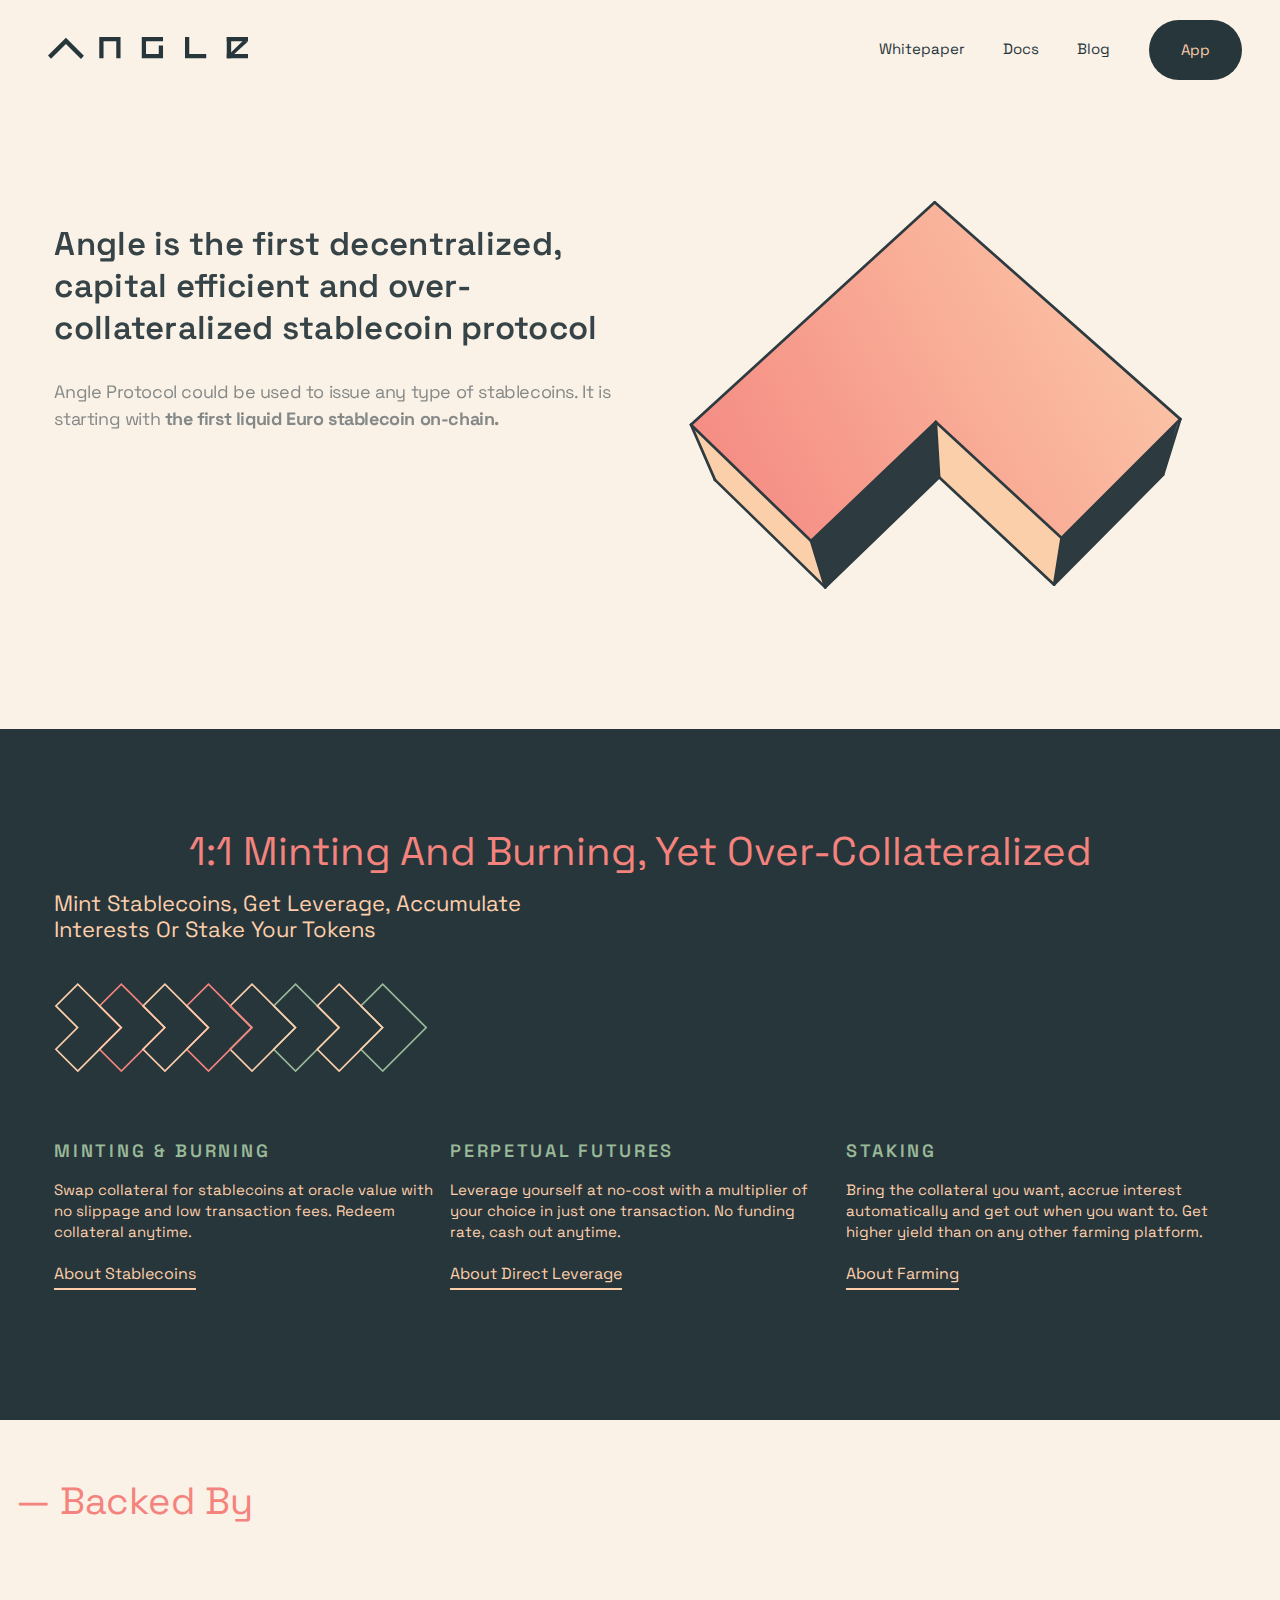
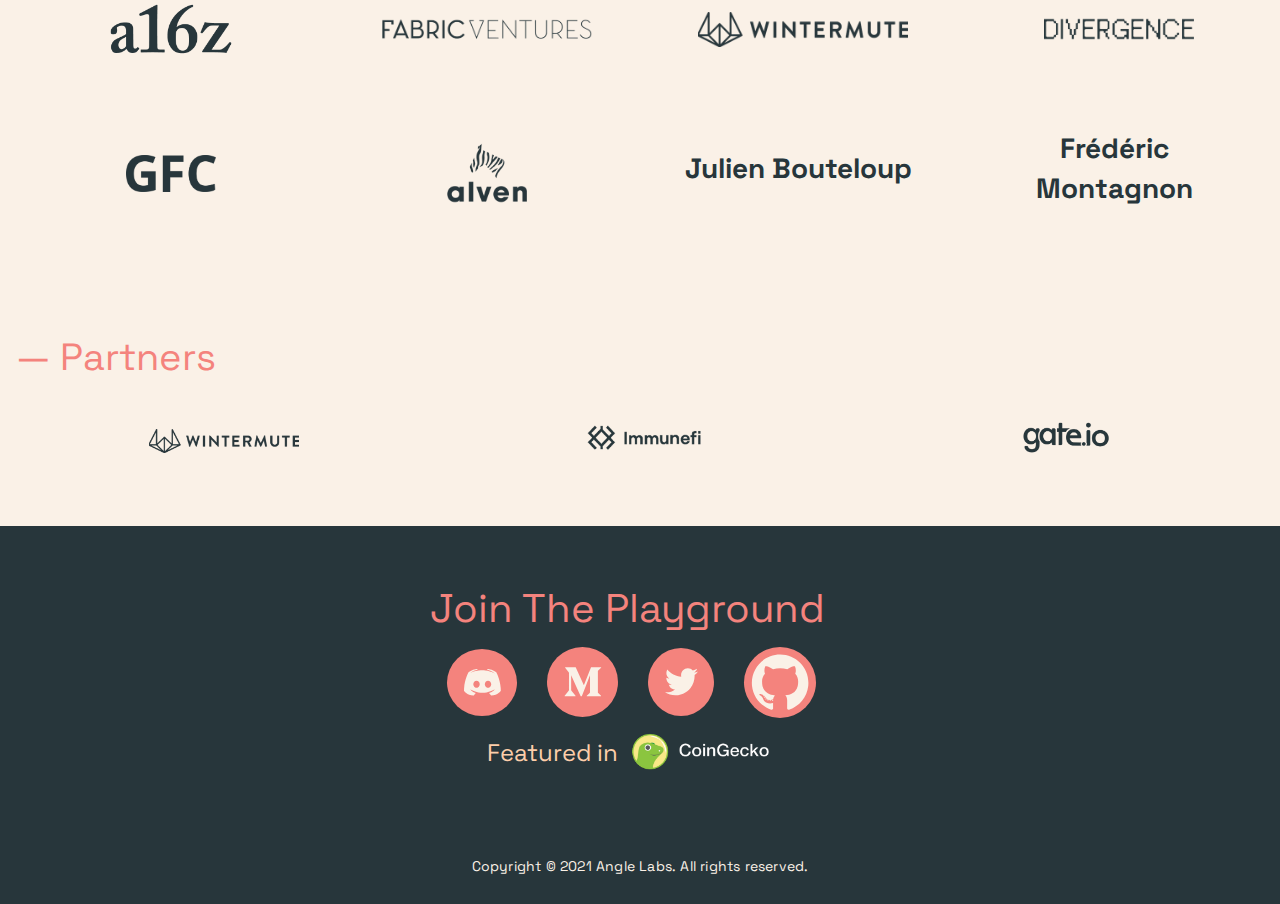
==== www.angle.money/index.html @ bc8e6391 "m" ====
<!DOCTYPE html><!-- Last Published: Tue Feb 01 2022 14:11:30 GMT+0000 (Coordinated Universal Time) --><html data-wf-domain="www.angle.money" data-wf-page="60e3f684421d0984ff7ae6be" data-wf-site="60e3f684421d0900957ae6ba"><head><meta charset="utf-8"/><title>Angle Protocol</title><meta content="Angle will be the first decentralized, capital efficient and over-collateralized stablecoin protocol." name="description"/><meta content="Angle Protocol" property="og:title"/><meta content="Angle will be the first decentralized, capital efficient and over-collateralized stablecoin protocol." property="og:description"/><meta content="https://uploads-ssl.webflow.com/60e3f684421d0900957ae6ba/60e3f83df19c3846578404ba_60dadb785c47d00d0a7b7272_ANGLE_ATMOS_v1.jpeg" property="og:image"/><meta content="Angle Protocol" property="twitter:title"/><meta content="Angle will be the first decentralized, capital efficient and over-collateralized stablecoin protocol." property="twitter:description"/><meta content="https://uploads-ssl.webflow.com/60e3f684421d0900957ae6ba/60e3f83df19c3846578404ba_60dadb785c47d00d0a7b7272_ANGLE_ATMOS_v1.jpeg" property="twitter:image"/><meta property="og:type" content="website"/><meta content="summary_large_image" name="twitter:card"/><meta content="width=device-width, initial-scale=1" name="viewport"/><link href="../uploads-ssl.webflow.com/60e3f684421d0900957ae6ba/css/angle-version-2.webflow.342e09104.min.css" rel="stylesheet" type="text/css"/><script src="../ajax.googleapis.com/ajax/libs/webfont/1.6.26/webfont.js" type="text/javascript"></script><script type="text/javascript">WebFont.load({  google: {    families: ["Space Grotesk:regular,600"]  }});</script><!--[if lt IE 9]><script src="https://cdnjs.cloudflare.com/ajax/libs/html5shiv/3.7.3/html5shiv.min.js" type="text/javascript"></script><![endif]--><script type="text/javascript">!function(o,c){var n=c.documentElement,t=" w-mod-";n.className+=t+"js",("ontouchstart"in o||o.DocumentTouch&&c instanceof DocumentTouch)&&(n.className+=t+"touch")}(window,document);</script><link href="../uploads-ssl.webflow.com/60e3f684421d0900957ae6ba/60e61506c6a4531d938e4ef4_favicon-32x32.png" rel="shortcut icon" type="image/x-icon"/><link href="../uploads-ssl.webflow.com/60e3f684421d0900957ae6ba/60e6155e8eab2ca306f6ac27_android-chrome-96x96.png" rel="apple-touch-icon"/><script async="" src="../www.googletagmanager.com/gtag/js%EF%B9%96id=UA-201438094-2.js"></script><script type="text/javascript">window.dataLayer = window.dataLayer || [];function gtag(){dataLayer.push(arguments);}gtag('js', new Date());gtag('config', 'UA-201438094-2', {'anonymize_ip': false});</script></head><body class="body"><div data-collapse="medium" data-animation="over-right" data-duration="400" data-easing="ease-in" data-easing2="ease-out" role="banner" class="navigation w-nav"><div class="navigation-container-full"><div class="section wf-section"><div class="navigation-side-plain"><a href="https://app.angle.money" id="app" target="_blank" class="brand w-nav-brand"><div class="html-embed-3 w-embed"><svg width="53" height="42" viewBox="0 0 53 42" fill="none" xmlns="http://www.w3.org/2000/svg">
<g clip-path="url(#clip0)">
<path d="M0.663086 24.8522L3.0743 30.3955L14.692 41.7019L13.2016 36.8239L0.663086 24.8522Z" fill="#FAF1E7"/>
<path d="M26.3374 24.3206L26.6885 30.1236L38.8042 41.4179L39.5869 36.5156L26.3374 24.3206Z" fill="#FAF1E7"/>
<path d="M26.2236 1.18372L0.547119 24.5869" stroke="#27363B" stroke-linecap="round" stroke-linejoin="round"/>
<path d="M52.0978 24L26.2236 1.18372" stroke="#27363B" stroke-linecap="round" stroke-linejoin="round"/>
<path d="M13.2015 36.824L26.3373 24.293" stroke="#27363B" stroke-linecap="round" stroke-linejoin="round"/>
<path d="M26.3373 24.293L39.5868 36.5156" stroke="#27363B" stroke-linecap="round" stroke-linejoin="round"/>
<path d="M39.5869 36.5155L52.0978 24" stroke="#27363B" stroke-linecap="round" stroke-linejoin="round"/>
<path d="M0.547119 24.5869L13.2016 36.8239" stroke="#27363B" stroke-linecap="round" stroke-linejoin="round"/>
<path d="M26.6883 30.1235L14.6919 41.7019" stroke="#27363B" stroke-linecap="round" stroke-linejoin="round"/>
<path d="M38.804 41.4179L26.6884 30.1235" stroke="#27363B" stroke-linecap="round" stroke-linejoin="round"/>
<path d="M50.2783 29.8517L38.8041 41.4179" stroke="#27363B" stroke-linecap="round" stroke-linejoin="round"/>
<path d="M14.6918 41.7019L3.0741 30.3954" stroke="#27363B" stroke-linecap="round" stroke-linejoin="round"/>
<path d="M0.547119 24.5869L3.07425 30.3954" stroke="#27363B" stroke-linecap="round" stroke-linejoin="round"/>
<path d="M50.2784 29.8516L52.0979 24" stroke="#27363B" stroke-linecap="round" stroke-linejoin="round"/>
<path d="M26.3373 24.293L26.6884 30.1236" stroke="#27363B" stroke-linecap="round" stroke-linejoin="round"/>
<path d="M13.2015 36.8239L14.692 41.7019" stroke="#27363B" stroke-linecap="round" stroke-linejoin="round"/>
<path d="M39.5868 36.5155L38.8041 41.4178" stroke="#27363B" stroke-linecap="round" stroke-linejoin="round"/>
<path d="M13.2017 36.8239L14.6921 41.7019L26.6885 30.1236L26.3375 24.293L13.2017 36.8239Z" fill="#27363B"/>
<path d="M39.587 36.5156L38.8042 41.4179L50.2784 29.8517L51.8042 24.293L39.587 36.5156Z" fill="#27363B"/>
</g>
<defs>
<clipPath id="clip0">
<rect width="52" height="41" fill="white" transform="translate(0.303223 0.911987)"/>
</clipPath>
</defs>
</svg></div><div class="html-embed w-embed"><svg width="200" height="30" viewBox="0 0 200 30" fill="none" xmlns="http://www.w3.org/2000/svg">
<g clip-path="url(#clip0)">
<path fill-rule="evenodd" clip-rule="evenodd" d="M72.5274 4.01099V25.2564H68.2781V8.26041H55.5313V25.2564H51.282V4.01099H72.5274Z" fill="#27363B"/>
<path fill-rule="evenodd" clip-rule="evenodd" d="M115.018 25.2564H93.7729V4.01099H115.018V8.26041H98.0219V21.0078H110.769V12.5094H115.018V25.2564Z" fill="#27363B"/>
<path fill-rule="evenodd" clip-rule="evenodd" d="M158.242 25.2564H136.996V4.01099H141.245V21.0078H158.242V25.2564Z" fill="#27363B"/>
<path fill-rule="evenodd" clip-rule="evenodd" d="M178.755 25.2564H200V21.0078H178.755V25.2564ZM178.755 8.26041H200V4.01099H178.755V8.26041Z" fill="#27363B"/>
<path fill-rule="evenodd" clip-rule="evenodd" d="M200 8.4265L185.678 21.5934H180.952L194.982 7.67395L200 8.4265Z" fill="#27363B"/>
<path fill-rule="evenodd" clip-rule="evenodd" d="M3.05226 25.6639L0 22.5565L17.9489 4.74353L35.8974 22.6645L32.9908 25.989L17.9489 10.8859L3.05226 25.6639Z" fill="#27363B"/>
<path fill-rule="evenodd" clip-rule="evenodd" d="M178.755 25.2564H183.15V4.01099H178.755V25.2564Z" fill="#27363B"/>
</g>
<defs>
<clipPath id="clip0">
<rect width="200" height="30" fill="white"/>
</clipPath>
</defs>
</svg></div></a></div><div class="mobile-button w-nav-button"><div class="icon w-icon-nav-menu"></div></div></div><nav role="navigation" class="nav-menu w-nav-menu"><a href="index.html" aria-current="page" class="nav-link w-nav-link w--current">App</a><a href="https://docs.angle.money/whitepaper" target="_blank" class="nav-link w-nav-link">Whitepaper</a><a href="https://docs.angle.money" target="_blank" class="nav-link w-nav-link">Docs</a><a href="https://blog.angle.money" target="_blank" class="nav-link w-nav-link">Blog</a><a href="https://app.angle.money/" target="_blank" class="button-navigation mt-2 w-nav-link">App</a><div class="button-wrap playground centered horizontal menubutton"><a href="https://discord.com/invite/z3kCpTaKMh" target="_blank" class="link-block first-child w-inline-block"><img src="../uploads-ssl.webflow.com/60e3f684421d0900957ae6ba/6141c4c83874c326d974926d_discord.svg" loading="lazy" alt="Angle Protocol Discord Server link" class="image-8"/></a><a href="https://blog.angle.money" target="_blank" class="link-block w-inline-block"><img src="../uploads-ssl.webflow.com/60e3f684421d0900957ae6ba/6141c49a3874c31d9a749238_medium.svg" loading="lazy" alt="Angle Medium Blog link
" class="image-11"/></a><a href="https://twitter.com/AngleProtocol" target="_blank" class="link-block w-inline-block"><img src="../uploads-ssl.webflow.com/60e3f684421d0900957ae6ba/6141c49ae60aa364b25dbf61_twitter.svg" loading="lazy" alt="Angle Twitter Link" class="image-10"/></a><a href="https://github.com/AngleProtocol" target="_blank" class="link-block github last-child w-inline-block"><img src="../uploads-ssl.webflow.com/60e3f684421d0900957ae6ba/6141c49a4c741830a2ef9b62_github_logo.svg" loading="lazy" alt="Angle Repository
" class="image-9"/></a></div></nav></div></div><div class="header"><div class="container"><div class="w-layout-grid hero-grid"><div id="w-node-_2e3316db-cefd-234c-665d-4109540e0d42-ff7ae6be" class="hero-block"><h1 class="heading"><strong data-w-id="49341418-ab2d-3c2f-fae9-a14dba0515b2" style="opacity:0" class="bold-text">Angle is the first decentralized, capital efficient and over-collateralized stablecoin protocol</strong><br/></h1><p data-w-id="2e3316db-cefd-234c-665d-4109540e0d48" style="opacity:0" class="paragraph-large">Angle Protocol could be used to issue any type of stablecoins. It is starting with <strong>the first liquid Euro stablecoin on-chain.</strong><br/></p><a data-w-id="a3d1c6f5-d1e4-67a4-e57e-4eb6cc7f3124" style="opacity:0" href="https://discord.gg/z3kCpTaKMh" class="button mt-2 w-button">Join The Community</a><a data-w-id="7714aa1b-9472-0fd0-4b97-acdff02890be" style="opacity:0" href="https://app.angle.money/" target="_blank" class="button mt-2 w-button">Get agEUR</a></div><img src="../uploads-ssl.webflow.com/60e3f684421d0900957ae6ba/61406ede7790f844742f8569_angle-icon-hp%201.svg" loading="lazy" width="575" style="opacity:0" id="w-node-a0c30afb-bed7-268b-de76-1f6a2603e500-ff7ae6be" data-w-id="a0c30afb-bed7-268b-de76-1f6a2603e500" alt="Angle company logo" class="hidden-mobile"/></div></div></div><div class="logo-section"><div class="container"><div class="w-layout-grid logo-grid"><div class="logo-block"></div><div class="logo-block"></div><div class="logo-block"><img src="../uploads-ssl.webflow.com/60e3f684421d0900957ae6ba/60e3fb152239cd0c357e8c8a_60b36ea5ca8f27bf516a2c9f_twitter.svg" alt="Twitter Account"/></div><div class="logo-block"></div><div id="w-node-_05bb0cd1-74b0-f15e-6a60-00ade3d66395-ff7ae6be" class="logo-block"></div></div></div></div><div class="content-section left"><div class="container"><div class="w-layout-grid content-grid"><div class="content-image"></div><div class="content"><h1>Subscription index</h1><p>Lorem ipsum dolor sit amet, consectetur adipiscing elit. Mauris at dui elementum, placerat nulla et, efficitur magna. Class aptent taciti sociosqu ad litora torquent per conubia nostra, per inceptos himenaeos.</p><a href="#" class="link">Learn more</a></div></div><div class="w-layout-grid content-grid"><div class="content"><h1>In-depth metrics</h1><p>Lorem ipsum dolor sit amet, consectetur adipiscing elit. Mauris at dui elementum, placerat nulla et, efficitur magna.<br/><br/>Donec ut elementum nulla, eu bibendum sapien. Integer vitae velit egestas felis eleifend dapibus accumsan sed tellus.</p><a href="#" class="link">Learn more</a></div><div id="w-node-_23f2461d-aebe-cba0-7777-7526b173a315-ff7ae6be" class="content-image"></div></div></div></div><div class="content-section"><div class="container"><h2 class="heading-5">1:1 minting and burning, yet over-collateralized</h2><p class="paragraph-3 centered h2">Mint Stablecoins, Get leverage, Accumulate Interests or stake your Tokens</p><div class="html-embed-2 w-embed"><svg width="374" height="91" viewBox="0 0 374 91" fill="none" xmlns="http://www.w3.org/2000/svg">
<path d="M110.848 45.5933L67.3373 2.08301L45.4783 23.9421L67.1296 45.5934L45.4835 67.2395L67.3425 89.0986L110.848 45.5933Z" stroke="#F4837D" stroke-width="1.69"/>
<path d="M67.282 45.5929L23.7717 2.08252L1.9126 23.9416L23.5639 45.5929L1.91778 67.239L23.7768 89.0981L67.282 45.5929Z" stroke="#FDCEAA" stroke-width="1.69"/>
<path d="M285.074 45.5936L241.563 2.08325L219.704 23.9423L241.355 45.5936L219.709 67.2398L241.568 89.0988L285.074 45.5936Z" stroke="#99B998" stroke-width="1.69"/>
<path d="M241.508 45.5929L197.998 2.08252L176.139 23.9416L197.79 45.5929L176.144 67.239L198.003 89.0981L241.508 45.5929Z" stroke="#FDCEAA" stroke-width="1.69"/>
<path d="M198 45.5938L154.49 2.0835L132.631 23.9426L154.282 45.5939L132.636 67.24L154.495 89.0991L198 45.5938Z" stroke="#F4837D" stroke-width="1.69"/>
<path d="M154.44 45.5931L110.929 2.08276L89.0703 23.9418L110.722 45.5931L89.0755 67.2393L110.935 89.0983L154.44 45.5931Z" stroke="#FDCEAA" stroke-width="1.69"/>
<path d="M372.226 45.5938L328.716 2.0835L306.857 23.9426L328.508 45.5939L306.862 67.24L328.721 89.0991L372.226 45.5938Z" stroke="#99B998" stroke-width="1.69"/>
<path d="M328.666 45.5929L285.155 2.08252L263.296 23.9416L284.948 45.5929L263.302 67.239L285.161 89.0981L328.666 45.5929Z" stroke="#FDCEAA" stroke-width="1.69"/>
</svg></div><div class="w-layout-grid feature-grid"><div id="w-node-_59cc3c5f-5f8c-38cc-3669-18aad77a94e7-ff7ae6be" class="feature-card"><h3 class="heading3">Minting &amp; Burning</h3><p class="paragraph">Swap collateral for stablecoins at oracle value with no slippage and low transaction fees. Redeem collateral anytime.</p><a href="https://docs.angle.money/concepts/stable-seekers" target="_blank" class="cta w-button">About Stablecoins</a></div><div id="w-node-ef781229-1ad1-0838-0280-94930bfabf1c-ff7ae6be" class="feature-card"><h3 class="heading3">Perpetual Futures</h3><p class="paragraph">Leverage yourself at no-cost with a multiplier of your choice in just one transaction. No funding rate, cash out anytime.</p><a href="https://docs.angle.money/concepts/hedging-agents" target="_blank" class="cta w-button">About Direct Leverage</a></div><div class="feature-card"><h3 class="heading3">Staking</h3><p class="paragraph">Bring the collateral you want, accrue interest automatically and get out when you want to. Get higher yield than on any other farming platform.</p><a href="https://docs.angle.money/concepts/standard-liquidity-providers" target="_blank" class="cta w-button">About Farming</a></div></div></div></div><div class="investors"><div class="container w-container"><h2 class="heading-5 heading-investors">— Backed by</h2><div class="w-layout-grid grid"><div id="w-node-_1b70a4c5-f20a-3465-73ca-4e7893a9c018-ff7ae6be" class="investor"><a href="https://a16z.com/crypto/" target="_blank" class="dim w-inline-block"><img src="../uploads-ssl.webflow.com/60e3f684421d0900957ae6ba/616718c1acc1515fed3514e7_a16z.png" loading="lazy" alt="Investor - a16z (Andreessen Horowitz)" class="investor-image"/></a></div><div id="w-node-_786bbe51-8efb-3058-bc9a-aff5af42035e-ff7ae6be" class="investor"><a href="https://www.fabric.vc/" target="_blank" class="dim w-inline-block"><img src="../uploads-ssl.webflow.com/60e3f684421d0900957ae6ba/616718c1552b703e5b9b3a41_Fabric.png" loading="lazy" sizes="(max-width: 479px) 70vw, (max-width: 991px) 198px, 220px" srcset="../uploads-ssl.webflow.com/60e3f684421d0900957ae6ba/616718c1552b703e5b9b3a41_Fabric-p-500.png 500w, ../uploads-ssl.webflow.com/60e3f684421d0900957ae6ba/616718c1552b703e5b9b3a41_Fabric-p-800.png 800w, ../uploads-ssl.webflow.com/60e3f684421d0900957ae6ba/616718c1552b703e5b9b3a41_Fabric.png 1200w" alt="Investor Fabric Ventures" class="investor-image fabric"/></a></div><div id="w-node-d539f87f-f357-7b3b-2ef5-b58edb82bbf5-ff7ae6be" class="investor"><a href="https://www.wintermute.com/" target="_blank" class="dim w-inline-block"><img src="../uploads-ssl.webflow.com/60e3f684421d0900957ae6ba/61671965af172b45a06d04ed_Wintermute.png" loading="lazy" sizes="(max-width: 479px) 70vw, (max-width: 991px) 198px, 220px" srcset="../uploads-ssl.webflow.com/60e3f684421d0900957ae6ba/61671965af172b45a06d04ed_Wintermute-p-500.png 500w, ../uploads-ssl.webflow.com/60e3f684421d0900957ae6ba/61671965af172b45a06d04ed_Wintermute-p-800.png 800w, ../uploads-ssl.webflow.com/60e3f684421d0900957ae6ba/61671965af172b45a06d04ed_Wintermute-p-1080.png 1080w, ../uploads-ssl.webflow.com/60e3f684421d0900957ae6ba/61671965af172b45a06d04ed_Wintermute-p-3200.png 3200w, ../uploads-ssl.webflow.com/60e3f684421d0900957ae6ba/61671965af172b45a06d04ed_Wintermute.png 16384w" alt="Investor Wintermute" class="investor-image fabric"/></a></div><div id="w-node-_1b70a4c5-f20a-3465-73ca-4e7893a9c026-ff7ae6be" class="investor"><a href="https://www.div.vc/" target="_blank" class="dim w-inline-block"><img src="../uploads-ssl.webflow.com/60e3f684421d0900957ae6ba/616718c19d8fce11ccbffdd7_Divergence.png" loading="lazy" sizes="(max-width: 991px) 144px, 160px" srcset="../uploads-ssl.webflow.com/60e3f684421d0900957ae6ba/616718c19d8fce11ccbffdd7_Divergence-p-500.png 500w, ../uploads-ssl.webflow.com/60e3f684421d0900957ae6ba/616718c19d8fce11ccbffdd7_Divergence.png 1330w" alt="Investor Divergence" class="investor-image"/></a></div><div id="w-node-_659c20e0-2938-e401-83e3-09eab33905a3-ff7ae6be" class="investor"><a href="https://www.globalfounderscapital.com/" target="_blank" class="dim w-inline-block"><img src="../uploads-ssl.webflow.com/60e3f684421d0900957ae6ba/616718c23fc3ef49c6874ae7_GFC.png" loading="lazy" alt="Investor Global Founders Capital (GFC)" class="investor-image alven"/></a></div><div id="w-node-bd750032-5424-76e8-a503-98fc867b37b4-ff7ae6be" class="investor"><a href="https://alven.co/" target="_blank" class="dim w-inline-block"><img src="../uploads-ssl.webflow.com/60e3f684421d0900957ae6ba/616718c28d29bc35e6735d4e_Alven.png" loading="lazy" sizes="(max-width: 479px) 36px, (max-width: 991px) 90px, 100px" srcset="../uploads-ssl.webflow.com/60e3f684421d0900957ae6ba/616718c28d29bc35e6735d4e_Alven-p-500.png 500w, ../uploads-ssl.webflow.com/60e3f684421d0900957ae6ba/616718c28d29bc35e6735d4e_Alven.png 1034w" alt="Investor Alven" class="investor-image alven"/></a></div><div id="w-node-_52344bb0-9d8d-0787-273a-6e9726940b06-ff7ae6be" class="investor"><div class="dim"><a href="https://twitter.com/bneiluj" target="_blank" class="link-2 twitter-link">Julien Bouteloup</a></div></div><div id="w-node-f1ea0bd0-6238-7a7e-cdcd-528fb8693aa4-ff7ae6be" class="investor"><div class="dim"><a href="https://twitter.com/fred_montagnon" target="_blank" class="link-2 twitter-link">Frédéric Montagnon</a></div></div></div></div></div><div class="investors"><div class="container w-container"><h2 class="heading-5 heading-investors">— Partners</h2><div class="w-layout-grid grid partners-grid"><div id="w-node-_3a541215-f42e-e132-56e7-eb7528b9ea08-ff7ae6be" class="investor partner"><a href="https://www.wintermute.com/" target="_blank" class="dim w-inline-block"><img src="../uploads-ssl.webflow.com/60e3f684421d0900957ae6ba/61671965af172b45a06d04ed_Wintermute.png" loading="lazy" sizes="(max-width: 991px) 144px, 160px" srcset="../uploads-ssl.webflow.com/60e3f684421d0900957ae6ba/61671965af172b45a06d04ed_Wintermute-p-500.png 500w, ../uploads-ssl.webflow.com/60e3f684421d0900957ae6ba/61671965af172b45a06d04ed_Wintermute-p-800.png 800w, ../uploads-ssl.webflow.com/60e3f684421d0900957ae6ba/61671965af172b45a06d04ed_Wintermute-p-1080.png 1080w, ../uploads-ssl.webflow.com/60e3f684421d0900957ae6ba/61671965af172b45a06d04ed_Wintermute-p-3200.png 3200w, ../uploads-ssl.webflow.com/60e3f684421d0900957ae6ba/61671965af172b45a06d04ed_Wintermute.png 16384w" alt="Investor Wintermute" class="investor-image partner"/></a></div><div id="w-node-_3a541215-f42e-e132-56e7-eb7528b9ea0e-ff7ae6be" class="investor"><a href="https://immunefi.com/bounty/angleprotocol" target="_blank" class="dim w-inline-block"><img src="../uploads-ssl.webflow.com/60e3f684421d0900957ae6ba/6183fdcc161a07aa780254bc_Immunefi.png" loading="lazy" sizes="(max-width: 991px) 144px, 160px" srcset="../uploads-ssl.webflow.com/60e3f684421d0900957ae6ba/6183fdcc161a07aa780254bc_Immunefi-p-500.png 500w, ../uploads-ssl.webflow.com/60e3f684421d0900957ae6ba/6183fdcc161a07aa780254bc_Immunefi-p-800.png 800w, ../uploads-ssl.webflow.com/60e3f684421d0900957ae6ba/6183fdcc161a07aa780254bc_Immunefi-p-1080.png 1080w, ../uploads-ssl.webflow.com/60e3f684421d0900957ae6ba/6183fdcc161a07aa780254bc_Immunefi-p-1600.png 1600w, ../uploads-ssl.webflow.com/60e3f684421d0900957ae6ba/6183fdcc161a07aa780254bc_Immunefi-p-2000.png 2000w, ../uploads-ssl.webflow.com/60e3f684421d0900957ae6ba/6183fdcc161a07aa780254bc_Immunefi.png 5176w" alt="Immunefie
" class="investor-image partner"/></a></div><div id="w-node-_3a541215-f42e-e132-56e7-eb7528b9ea18-ff7ae6be" class="investor"><a href="https://www.gate.io/trade/ANGLE_USDT" target="_blank" class="dim w-inline-block"><img src="../uploads-ssl.webflow.com/60e3f684421d0900957ae6ba/6183fdccf873b9378a4c82e9_gate.io.png" loading="lazy" sizes="(max-width: 991px) 144px, 160px" srcset="../uploads-ssl.webflow.com/60e3f684421d0900957ae6ba/6183fdccf873b9378a4c82e9_gate.io-p-500.png 500w, ../uploads-ssl.webflow.com/60e3f684421d0900957ae6ba/6183fdccf873b9378a4c82e9_gate.io-p-800.png 800w, ../uploads-ssl.webflow.com/60e3f684421d0900957ae6ba/6183fdccf873b9378a4c82e9_gate.io-p-1080.png 1080w, ../uploads-ssl.webflow.com/60e3f684421d0900957ae6ba/6183fdccf873b9378a4c82e9_gate.io-p-1600.png 1600w, ../uploads-ssl.webflow.com/60e3f684421d0900957ae6ba/6183fdccf873b9378a4c82e9_gate.io-p-2000.png 2000w, ../uploads-ssl.webflow.com/60e3f684421d0900957ae6ba/6183fdccf873b9378a4c82e9_gate.io-p-2600.png 2600w, ../uploads-ssl.webflow.com/60e3f684421d0900957ae6ba/6183fdccf873b9378a4c82e9_gate.io-p-3200.png 3200w, ../uploads-ssl.webflow.com/60e3f684421d0900957ae6ba/6183fdccf873b9378a4c82e9_gate.io.png 7200w" alt="gate.io icon" class="investor-image partner"/></a></div></div></div></div><div class="content-section playground"><div class="container flex"><h3 class="heading-5">Join the Playground<a href="https://app.angle.money" class="link-3"></a><a href="https://app.angle.money" class="link-2"></a></h3></div><div class="container flex"><div class="button-wrap playground centered horizontal"><a href="https://discord.com/invite/z3kCpTaKMh" target="_blank" class="link-block first-child w-inline-block"><img src="../uploads-ssl.webflow.com/60e3f684421d0900957ae6ba/6141c4c83874c326d974926d_discord.svg" loading="lazy" alt="Angle Protocol Discord Server link" class="image-13"/></a><a href="https://blog.angle.money" target="_blank" class="link-block w-inline-block"><img src="../uploads-ssl.webflow.com/60e3f684421d0900957ae6ba/6141c49a3874c31d9a749238_medium.svg" loading="lazy" alt="Angle Medium Blog link
" class="image-14"/></a><a href="https://twitter.com/AngleProtocol" target="_blank" class="link-block w-inline-block"><img src="../uploads-ssl.webflow.com/60e3f684421d0900957ae6ba/6141c49ae60aa364b25dbf61_twitter.svg" loading="lazy" alt="Angle Twitter Link" class="image-15"/></a><a href="https://github.com/AngleProtocol" target="_blank" class="link-block github w-inline-block"><img src="../uploads-ssl.webflow.com/60e3f684421d0900957ae6ba/6141c49a4c741830a2ef9b62_github_logo.svg" loading="lazy" alt="Angle Repository
" class="image-16"/></a></div></div><div class="container flex"><h3 class="heading-6">Featured in </h3><a href="https://www.coingecko.com/en/coins/ageur" target="_blank" class="dim w-inline-block"><img src="../uploads-ssl.webflow.com/60e3f684421d0900957ae6ba/61efdd9250656a502699b645_CoinGecko-WhiteText.png" loading="lazy" sizes="(max-width: 991px) 144px, 160px" srcset="../uploads-ssl.webflow.com/60e3f684421d0900957ae6ba/61efdd9250656a502699b645_CoinGecko-WhiteText-p-500.png 500w, ../uploads-ssl.webflow.com/60e3f684421d0900957ae6ba/61efdd9250656a502699b645_CoinGecko-WhiteText-p-800.png 800w, ../uploads-ssl.webflow.com/60e3f684421d0900957ae6ba/61efdd9250656a502699b645_CoinGecko-WhiteText-p-1080.png 1080w, ../uploads-ssl.webflow.com/60e3f684421d0900957ae6ba/61efdd9250656a502699b645_CoinGecko-WhiteText-p-1600.png 1600w, ../uploads-ssl.webflow.com/60e3f684421d0900957ae6ba/61efdd9250656a502699b645_CoinGecko-WhiteText.png 9600w" alt="" class="investor-image"/></a></div></div><div class="footer-03"><div class="container"><p class="paragraph-3 copyright">Copyright © 2021 Angle Labs. All rights reserved.</p></div></div><script src="../d3e54v103j8qbb.cloudfront.net/js/jquery-3.5.1.min.dc5e7f18c8%EF%B9%96site=60e3f684421d0900957ae6ba.js" type="text/javascript" integrity="sha256-9/aliU8dGd2tb6OSsuzixeV4y/faTqgFtohetphbbj0=" crossorigin="anonymous"></script><script src="../uploads-ssl.webflow.com/60e3f684421d0900957ae6ba/js/webflow.7a0222707.js" type="text/javascript"></script><!--[if lte IE 9]><script src="//cdnjs.cloudflare.com/ajax/libs/placeholders/3.0.2/placeholders.min.js"></script><![endif]--><style>.w-nav[data-animation=over-right] .w-nav-overlay, .w-nav[data-animation=over-right] [data-nav-menu-open], .w-nav-overlay [data-nav-menu-open] {
    top: 100px!important;
}

</style></body></html>
---- uploads-ssl.webflow.com/60e3f684421d0900957ae6ba/css/angle-version-2.webflow.342e09104.min.css ----
html{font-family:sans-serif;-ms-text-size-adjust:100%;-webkit-text-size-adjust:100%;height:100%}article,aside,details,figcaption,figure,footer,header,hgroup,main,menu,nav,section,summary{display:block}audio,canvas,progress,video{display:inline-block;vertical-align:baseline}audio:not([controls]){display:none;height:0}[hidden],template{display:none}a{background-color:transparent;text-decoration:underline}a:active,a:hover{outline:0}abbr[title]{border-bottom:1px dotted}b,optgroup,strong{font-weight:700}dfn{font-style:italic}h1{margin:.67em 0}mark{background:#ff0;color:#000}small{font-size:80%}sub,sup{font-size:75%;line-height:0;position:relative;vertical-align:baseline}sup{top:-.5em}sub{bottom:-.25em}img{border:0;max-width:100%;vertical-align:middle;display:inline-block}svg:not(:root){overflow:hidden}hr{box-sizing:content-box;height:0}pre,textarea{overflow:auto}code,kbd,pre,samp{font-family:monospace,monospace;font-size:1em}button,input,optgroup,select,textarea{color:inherit;font:inherit;margin:0}button{overflow:visible}button,select{text-transform:none}button[disabled],html input[disabled]{cursor:default}button::-moz-focus-inner,input::-moz-focus-inner{border:0;padding:0}input{line-height:normal}input[type=checkbox],input[type=radio]{box-sizing:border-box;padding:0}input[type=number]::-webkit-inner-spin-button,input[type=number]::-webkit-outer-spin-button{height:auto}input[type=search]{-webkit-appearance:none}input[type=search]::-webkit-search-cancel-button,input[type=search]::-webkit-search-decoration{-webkit-appearance:none}legend{border:0;padding:0}table{border-collapse:collapse;border-spacing:0}td,th{padding:0}@font-face{font-family:webflow-icons;src:url("[data-uri]") format('truetype');font-weight:400;font-style:normal}[class*=" w-icon-"],[class^=w-icon-]{font-family:webflow-icons!important;speak:none;font-style:normal;font-weight:400;font-variant:normal;text-transform:none;line-height:1;-webkit-font-smoothing:antialiased;-moz-osx-font-smoothing:grayscale}.w-icon-slider-right:before{content:"\e600"}.w-icon-slider-left:before{content:"\e601"}.w-icon-nav-menu:before{content:"\e602"}.w-icon-arrow-down:before,.w-icon-dropdown-toggle:before{content:"\e603"}.w-icon-file-upload-remove:before{content:"\e900"}.w-icon-file-upload-icon:before{content:"\e903"}*{-webkit-box-sizing:border-box;-moz-box-sizing:border-box;box-sizing:border-box}html.w-mod-touch *{background-attachment:scroll!important}.w-block{display:block}.w-inline-block{max-width:100%;display:inline-block}.w-clearfix:after,.w-clearfix:before{content:" ";display:table;grid-column-start:1;grid-row-start:1;grid-column-end:2;grid-row-end:2}.w-clearfix:after{clear:both}.w-hidden{display:none}.w-button{display:inline-block;padding:9px 15px;background-color:#3898ec;color:#fff;border:0;line-height:inherit;text-decoration:none;cursor:pointer;border-radius:0}input.w-button{-webkit-appearance:button}html[data-w-dynpage] [data-w-cloak]{color:transparent!important}.w-webflow-badge,.w-webflow-badge *{position:static;left:auto;top:auto;right:auto;bottom:auto;z-index:auto;display:block;visibility:visible;overflow:visible;overflow-x:visible;overflow-y:visible;box-sizing:border-box;width:auto;height:auto;max-height:none;max-width:none;min-height:0;min-width:0;margin:0;padding:0;float:none;clear:none;border:0 transparent;border-radius:0;background:0 0;box-shadow:none;opacity:1;transform:none;transition:none;direction:ltr;font-family:inherit;font-weight:inherit;color:inherit;font-size:inherit;line-height:inherit;font-style:inherit;font-variant:inherit;text-align:inherit;letter-spacing:inherit;text-decoration:inherit;text-indent:0;text-transform:inherit;list-style-type:disc;text-shadow:none;font-smoothing:auto;vertical-align:baseline;cursor:inherit;white-space:inherit;word-break:normal;word-spacing:normal;word-wrap:normal}.w-webflow-badge{position:fixed!important;display:inline-block!important;visibility:visible!important;z-index:2147483647!important;top:auto!important;right:12px!important;bottom:12px!important;left:auto!important;color:#aaadb0!important;background-color:#fff!important;border-radius:3px!important;padding:6px 8px 6px 6px!important;font-size:12px!important;opacity:1!important;line-height:14px!important;text-decoration:none!important;transform:none!important;margin:0!important;width:auto!important;height:auto!important;overflow:visible!important;white-space:nowrap;box-shadow:0 0 0 1px rgba(0,0,0,.1),0 1px 3px rgba(0,0,0,.1);cursor:pointer}.w-webflow-badge>img{display:inline-block!important;visibility:visible!important;opacity:1!important;vertical-align:middle!important}h1,h2,h3,h4,h5,h6{font-weight:700;margin-bottom:10px}h2{font-size:32px;line-height:36px;margin-top:20px}h3{font-size:24px;line-height:30px;margin-top:20px}h5{font-size:14px;line-height:20px;margin-top:10px}h6{font-size:12px;line-height:18px;margin-top:10px}blockquote{margin:0 0 10px;padding:10px 20px;border-left:5px solid #e2e2e2;font-size:18px;line-height:22px}figure{margin:0 0 10px}figcaption{margin-top:5px;text-align:center}ol,ul{margin-top:0;margin-bottom:10px;padding-left:40px}.w-list-unstyled{padding-left:0;list-style:none}.w-embed:after,.w-embed:before{content:" ";display:table;grid-column-start:1;grid-row-start:1;grid-column-end:2;grid-row-end:2}.w-embed:after{clear:both}.w-video{width:100%;position:relative;padding:0}.w-video embed,.w-video iframe,.w-video object{position:absolute;top:0;left:0;width:100%;height:100%}fieldset{padding:0;margin:0;border:0}button,html input[type=button],input[type=reset]{-webkit-appearance:button;border:0;cursor:pointer;-webkit-appearance:button}.w-form{margin:0 0 15px}.w-form-done{display:none;padding:20px;text-align:center;background-color:#ddd}.w-form-fail{display:none;margin-top:10px;padding:10px;background-color:#ffdede}label{display:block;margin-bottom:5px;font-weight:700}.w-input,.w-select{display:block;width:100%;height:38px;padding:8px 12px;margin-bottom:10px;font-size:14px;line-height:1.42857143;color:#333;vertical-align:middle;background-color:#fff;border:1px solid #ccc}.w-input:-moz-placeholder,.w-select:-moz-placeholder{color:#999}.w-input::-moz-placeholder,.w-select::-moz-placeholder{color:#999;opacity:1}.w-input:-ms-input-placeholder,.w-select:-ms-input-placeholder{color:#999}.w-input::-webkit-input-placeholder,.w-select::-webkit-input-placeholder{color:#999}.w-input:focus,.w-select:focus{border-color:#3898ec;outline:0}.w-input[disabled],.w-input[readonly],.w-select[disabled],.w-select[readonly],fieldset[disabled] .w-input,fieldset[disabled] .w-select{cursor:not-allowed;background-color:#eee}textarea.w-input,textarea.w-select{height:auto}.w-select{background-color:#f3f3f3}.w-select[multiple]{height:auto}.w-form-label{display:inline-block;cursor:pointer;font-weight:400;margin-bottom:0}.w-radio{display:block;margin-bottom:5px;padding-left:20px}.w-radio:after,.w-radio:before{content:" ";display:table;grid-column-start:1;grid-row-start:1;grid-column-end:2;grid-row-end:2}.w-radio:after{clear:both}.w-radio-input{margin:3px 0 0 -20px;line-height:normal;float:left}.w-file-upload{display:block;margin-bottom:10px}.w-file-upload-input{width:.1px;height:.1px;opacity:0;overflow:hidden;position:absolute;z-index:-100}.w-file-upload-default,.w-file-upload-success,.w-file-upload-uploading{display:inline-block;color:#333}.w-file-upload-error{display:block;margin-top:10px}.w-file-upload-default.w-hidden,.w-file-upload-error.w-hidden,.w-file-upload-success.w-hidden,.w-file-upload-uploading.w-hidden{display:none}.w-file-upload-uploading-btn{display:flex;font-size:14px;font-weight:400;cursor:pointer;margin:0;padding:8px 12px;border:1px solid #ccc;background-color:#fafafa}.w-file-upload-file{display:flex;flex-grow:1;justify-content:space-between;margin:0;padding:8px 9px 8px 11px;border:1px solid #ccc;background-color:#fafafa}.w-file-upload-file-name{font-size:14px;font-weight:400;display:block}.w-file-remove-link{margin-top:3px;margin-left:10px;width:auto;height:auto;padding:3px;display:block;cursor:pointer}.w-icon-file-upload-remove{margin:auto;font-size:10px}.w-file-upload-error-msg{display:inline-block;color:#ea384c;padding:2px 0}.w-file-upload-info{display:inline-block;line-height:38px;padding:0 12px}.w-file-upload-label{display:inline-block;font-size:14px;font-weight:400;cursor:pointer;margin:0;padding:8px 12px;border:1px solid #ccc;background-color:#fafafa}.w-icon-file-upload-icon,.w-icon-file-upload-uploading{display:inline-block;margin-right:8px;width:20px}.w-icon-file-upload-uploading{height:20px}.w-container{margin-left:auto;margin-right:auto;max-width:940px}.w-container:after,.w-container:before{content:" ";display:table;grid-column-start:1;grid-row-start:1;grid-column-end:2;grid-row-end:2}.w-container:after{clear:both}.w-container .w-row{margin-left:-10px;margin-right:-10px}.w-row:after,.w-row:before{content:" ";display:table;grid-column-start:1;grid-row-start:1;grid-column-end:2;grid-row-end:2}.w-row:after{clear:both}.w-row .w-row{margin-left:0;margin-right:0}.w-col{position:relative;float:left;width:100%;min-height:1px;padding-left:10px;padding-right:10px}.w-col .w-col{padding-left:0;padding-right:0}.w-col-1{width:8.33333333%}.w-col-2{width:16.66666667%}.w-col-3{width:25%}.w-col-4{width:33.33333333%}.w-col-5{width:41.66666667%}.w-col-6{width:50%}.w-col-7{width:58.33333333%}.w-col-8{width:66.66666667%}.w-col-9{width:75%}.w-col-10{width:83.33333333%}.w-col-11{width:91.66666667%}.w-col-12{width:100%}.w-hidden-main{display:none!important}@media screen and (max-width:991px){.w-container{max-width:728px}.w-hidden-main{display:inherit!important}.w-hidden-medium{display:none!important}.w-col-medium-1{width:8.33333333%}.w-col-medium-2{width:16.66666667%}.w-col-medium-3{width:25%}.w-col-medium-4{width:33.33333333%}.w-col-medium-5{width:41.66666667%}.w-col-medium-6{width:50%}.w-col-medium-7{width:58.33333333%}.w-col-medium-8{width:66.66666667%}.w-col-medium-9{width:75%}.w-col-medium-10{width:83.33333333%}.w-col-medium-11{width:91.66666667%}.w-col-medium-12{width:100%}.w-col-stack{width:100%;left:auto;right:auto}}@media screen and (max-width:767px){.w-hidden-main,.w-hidden-medium{display:inherit!important}.w-hidden-small{display:none!important}.w-container .w-row,.w-row{margin-left:0;margin-right:0}.w-col{width:100%;left:auto;right:auto}.w-col-small-1{width:8.33333333%}.w-col-small-2{width:16.66666667%}.w-col-small-3{width:25%}.w-col-small-4{width:33.33333333%}.w-col-small-5{width:41.66666667%}.w-col-small-6{width:50%}.w-col-small-7{width:58.33333333%}.w-col-small-8{width:66.66666667%}.w-col-small-9{width:75%}.w-col-small-10{width:83.33333333%}.w-col-small-11{width:91.66666667%}.w-col-small-12{width:100%}}@media screen and (max-width:479px){.w-container{max-width:none}.w-hidden-main,.w-hidden-medium,.w-hidden-small{display:inherit!important}.w-hidden-tiny{display:none!important}.w-col{width:100%}.w-col-tiny-1{width:8.33333333%}.w-col-tiny-2{width:16.66666667%}.w-col-tiny-3{width:25%}.w-col-tiny-4{width:33.33333333%}.w-col-tiny-5{width:41.66666667%}.w-col-tiny-6{width:50%}.w-col-tiny-7{width:58.33333333%}.w-col-tiny-8{width:66.66666667%}.w-col-tiny-9{width:75%}.w-col-tiny-10{width:83.33333333%}.w-col-tiny-11{width:91.66666667%}.w-col-tiny-12{width:100%}}.w-widget{position:relative}.w-widget-map{width:100%;height:400px}.w-widget-map label{width:auto;display:inline}.w-widget-map img{max-width:inherit}.w-widget-map .gm-style-iw{text-align:center}.w-widget-map .gm-style-iw>button{display:none!important}.w-widget-twitter{overflow:hidden}.w-widget-twitter-count-shim{display:inline-block;vertical-align:top;position:relative;width:28px;height:20px;text-align:center;background:#fff;border:1px solid #758696;border-radius:3px}.w-widget-twitter-count-shim *{pointer-events:none;-webkit-user-select:none;-moz-user-select:none;-ms-user-select:none;user-select:none}.w-widget-twitter-count-shim .w-widget-twitter-count-inner{position:relative;font-size:15px;line-height:12px;text-align:center;color:#999;font-family:serif}.w-widget-twitter-count-shim .w-widget-twitter-count-clear{position:relative;display:block}.w-widget-twitter-count-shim.w--large{width:36px;height:28px}.w-widget-twitter-count-shim.w--large .w-widget-twitter-count-inner{font-size:18px;line-height:18px}.w-widget-twitter-count-shim:not(.w--vertical){margin-left:5px;margin-right:8px}.w-widget-twitter-count-shim:not(.w--vertical).w--large{margin-left:6px}.w-widget-twitter-count-shim:not(.w--vertical):after,.w-widget-twitter-count-shim:not(.w--vertical):before{top:50%;left:0;border:solid transparent;content:" ";height:0;width:0;position:absolute;pointer-events:none}.w-widget-twitter-count-shim:not(.w--vertical):before{border-color:rgba(117,134,150,0);border-right-color:#5d6c7b;border-width:4px;margin-left:-9px;margin-top:-4px}.w-widget-twitter-count-shim:not(.w--vertical).w--large:before{border-width:5px;margin-left:-10px;margin-top:-5px}.w-widget-twitter-count-shim:not(.w--vertical):after{border-color:rgba(255,255,255,0);border-right-color:#fff;border-width:4px;margin-left:-8px;margin-top:-4px}.w-widget-twitter-count-shim:not(.w--vertical).w--large:after{border-width:5px;margin-left:-9px;margin-top:-5px}.w-widget-twitter-count-shim.w--vertical{width:61px;height:33px;margin-bottom:8px}.w-widget-twitter-count-shim.w--vertical:after,.w-widget-twitter-count-shim.w--vertical:before{top:100%;left:50%;border:solid transparent;content:" ";height:0;width:0;position:absolute;pointer-events:none}.w-widget-twitter-count-shim.w--vertical:before{border-color:rgba(117,134,150,0);border-top-color:#5d6c7b;border-width:5px;margin-left:-5px}.w-widget-twitter-count-shim.w--vertical:after{border-color:rgba(255,255,255,0);border-top-color:#fff;border-width:4px;margin-left:-4px}.w-widget-twitter-count-shim.w--vertical .w-widget-twitter-count-inner{font-size:18px;line-height:22px}.w-widget-twitter-count-shim.w--vertical.w--large{width:76px}.w-background-video{position:relative;overflow:hidden;height:500px;color:#fff}.w-background-video>video{background-size:cover;background-position:50% 50%;position:absolute;margin:auto;width:100%;height:100%;right:-100%;bottom:-100%;top:-100%;left:-100%;object-fit:cover;z-index:-100}.w-background-video>video::-webkit-media-controls-start-playback-button{display:none!important;-webkit-appearance:none}.w-slider{position:relative;height:300px;text-align:center;background:#ddd;clear:both;-webkit-tap-highlight-color:transparent;tap-highlight-color:rgba(0,0,0,0)}.w-slider-mask{position:relative;display:block;overflow:hidden;z-index:1;left:0;right:0;height:100%;white-space:nowrap}.w-slide{position:relative;display:inline-block;vertical-align:top;width:100%;height:100%;white-space:normal;text-align:left}.w-slider-nav{position:absolute;z-index:2;top:auto;right:0;bottom:0;left:0;margin:auto;padding-top:10px;height:40px;text-align:center;-webkit-tap-highlight-color:transparent;tap-highlight-color:rgba(0,0,0,0)}.w-slider-nav.w-round>div{border-radius:100%}.w-slider-nav.w-num>div{width:auto;height:auto;padding:.2em .5em;font-size:inherit;line-height:inherit}.w-slider-nav.w-shadow>div{box-shadow:0 0 3px rgba(51,51,51,.4)}.w-slider-nav-invert{color:#fff}.w-slider-nav-invert>div{background-color:rgba(34,34,34,.4)}.w-slider-nav-invert>div.w-active{background-color:#222}.w-slider-dot{position:relative;display:inline-block;width:1em;height:1em;background-color:rgba(255,255,255,.4);cursor:pointer;margin:0 3px .5em;transition:background-color .1s,color .1s}.w-slider-dot.w-active{background-color:#fff}.w-slider-dot:focus{outline:0;box-shadow:0 0 0 2px #fff}.w-slider-dot:focus.w-active{box-shadow:none}.w-slider-arrow-left,.w-slider-arrow-right{position:absolute;width:80px;top:0;right:0;bottom:0;left:0;margin:auto;cursor:pointer;overflow:hidden;color:#fff;font-size:40px;-webkit-tap-highlight-color:transparent;tap-highlight-color:rgba(0,0,0,0);-webkit-user-select:none;-moz-user-select:none;-ms-user-select:none;user-select:none}.w-slider-arrow-left [class*=' w-icon-'],.w-slider-arrow-left [class^=w-icon-],.w-slider-arrow-right [class*=' w-icon-'],.w-slider-arrow-right [class^=w-icon-]{position:absolute}.w-slider-arrow-left:focus,.w-slider-arrow-right:focus{outline:0}.w-slider-arrow-left{z-index:3;right:auto}.w-slider-arrow-right{z-index:4;left:auto}.w-icon-slider-left,.w-icon-slider-right{top:0;right:0;bottom:0;left:0;margin:auto;width:1em;height:1em}.w-slider-aria-label{border:0;clip:rect(0 0 0 0);height:1px;margin:-1px;overflow:hidden;padding:0;position:absolute;width:1px}.w-slider-force-show{display:block!important}.w-dropdown{display:inline-block;position:relative;text-align:left;margin-left:auto;margin-right:auto;z-index:900}.w-dropdown-btn,.w-dropdown-link,.w-dropdown-toggle{position:relative;vertical-align:top;text-decoration:none;color:#222;padding:20px;text-align:left;margin-left:auto;margin-right:auto;white-space:nowrap}.w-dropdown-toggle{-webkit-user-select:none;-moz-user-select:none;-ms-user-select:none;user-select:none;display:inline-block;cursor:pointer;padding-right:40px}.w-dropdown-toggle:focus{outline:0}.w-icon-dropdown-toggle{position:absolute;top:0;right:0;bottom:0;margin:auto 20px auto auto;width:1em;height:1em}.w-dropdown-list{position:absolute;background:#ddd;display:none;min-width:100%}.w-dropdown-list.w--open{display:block}.w-dropdown-link{padding:10px 20px;display:block;color:#222}.w-dropdown-link.w--current{color:#0082f3}.w-dropdown-link:focus{outline:0}@media screen and (max-width:767px){.w-nav-brand{padding-left:10px}}.w-lightbox-backdrop{cursor:auto;font-style:normal;font-variant:normal;letter-spacing:normal;list-style:disc;text-indent:0;text-shadow:none;text-transform:none;visibility:visible;white-space:normal;word-break:normal;word-spacing:normal;word-wrap:normal;position:fixed;top:0;right:0;bottom:0;left:0;color:#fff;font-family:"Helvetica Neue",Helvetica,Ubuntu,"Segoe UI",Verdana,sans-serif;font-size:17px;line-height:1.2;font-weight:300;text-align:center;background:rgba(0,0,0,.9);z-index:2000;outline:0;opacity:0;-webkit-user-select:none;-moz-user-select:none;-ms-user-select:none;-webkit-tap-highlight-color:transparent;-webkit-transform:translate(0,0)}.w-lightbox-backdrop,.w-lightbox-container{height:100%;overflow:auto;-webkit-overflow-scrolling:touch}.w-lightbox-content{position:relative;height:100vh;overflow:hidden}.w-lightbox-view{position:absolute;width:100vw;height:100vh;opacity:0}.w-lightbox-view:before{content:"";height:100vh}.w-lightbox-group,.w-lightbox-group .w-lightbox-view,.w-lightbox-group .w-lightbox-view:before{height:86vh}.w-lightbox-frame,.w-lightbox-view:before{display:inline-block;vertical-align:middle}.w-lightbox-figure{position:relative;margin:0}.w-lightbox-group .w-lightbox-figure{cursor:pointer}.w-lightbox-img{width:auto;height:auto;max-width:none}.w-lightbox-image{display:block;float:none;max-width:100vw;max-height:100vh}.w-lightbox-group .w-lightbox-image{max-height:86vh}.w-lightbox-caption{position:absolute;right:0;bottom:0;left:0;padding:.5em 1em;background:rgba(0,0,0,.4);text-align:left;text-overflow:ellipsis;white-space:nowrap;overflow:hidden}.w-lightbox-embed{position:absolute;top:0;right:0;bottom:0;left:0;width:100%;height:100%}.w-lightbox-control{position:absolute;top:0;width:4em;background-size:24px;background-repeat:no-repeat;background-position:center;cursor:pointer;-webkit-transition:.3s;transition:.3s}.w-lightbox-left{display:none;bottom:0;left:0;background-image:url("[data-uri]")}.w-lightbox-right{display:none;right:0;bottom:0;background-image:url("[data-uri]")}.w-lightbox-close{right:0;height:2.6em;background-image:url("[data-uri]");background-size:18px}.w-lightbox-strip{position:absolute;bottom:0;left:0;right:0;padding:0 1vh;line-height:0;white-space:nowrap;overflow-x:auto;overflow-y:hidden}.w-lightbox-item{display:inline-block;width:10vh;padding:2vh 1vh;box-sizing:content-box;cursor:pointer;-webkit-transform:translate3d(0,0,0)}.w-lightbox-active{opacity:.3}.w-lightbox-thumbnail{position:relative;height:10vh;background:#222;overflow:hidden}.w-lightbox-thumbnail-image{position:absolute;top:0;left:0}.w-lightbox-thumbnail .w-lightbox-tall{top:50%;width:100%;-webkit-transform:translate(0,-50%);-ms-transform:translate(0,-50%);transform:translate(0,-50%)}.w-lightbox-thumbnail .w-lightbox-wide{left:50%;height:100%;-webkit-transform:translate(-50%,0);-ms-transform:translate(-50%,0);transform:translate(-50%,0)}.w-lightbox-spinner{position:absolute;top:50%;left:50%;box-sizing:border-box;width:40px;height:40px;margin-top:-20px;margin-left:-20px;border:5px solid rgba(0,0,0,.4);border-radius:50%;-webkit-animation:.8s linear infinite spin;animation:.8s linear infinite spin}.w-lightbox-spinner:after{content:"";position:absolute;top:-4px;right:-4px;bottom:-4px;left:-4px;border:3px solid transparent;border-bottom-color:#fff;border-radius:50%}.w-lightbox-hide{display:none}.w-lightbox-noscroll{overflow:hidden}@media (min-width:768px){.w-lightbox-content{height:96vh;margin-top:2vh}.w-lightbox-view,.w-lightbox-view:before{height:96vh}.w-lightbox-group,.w-lightbox-group .w-lightbox-view,.w-lightbox-group .w-lightbox-view:before{height:84vh}.w-lightbox-image{max-width:96vw;max-height:96vh}.w-lightbox-group .w-lightbox-image{max-width:82.3vw;max-height:84vh}.w-lightbox-left,.w-lightbox-right{display:block;opacity:.5}.w-lightbox-close{opacity:.8}.w-lightbox-control:hover{opacity:1}}.w-lightbox-inactive,.w-lightbox-inactive:hover{opacity:0}.w-richtext:after,.w-richtext:before{content:" ";display:table;grid-column-start:1;grid-row-start:1;grid-column-end:2;grid-row-end:2}.w-richtext:after{clear:both}.w-richtext[contenteditable=true]:after,.w-richtext[contenteditable=true]:before{white-space:initial}.w-richtext ol,.w-richtext ul{overflow:hidden}.w-richtext .w-richtext-figure-selected.w-richtext-figure-type-image div,.w-richtext .w-richtext-figure-selected.w-richtext-figure-type-video div:after,.w-richtext .w-richtext-figure-selected[data-rt-type=image] div,.w-richtext .w-richtext-figure-selected[data-rt-type=video] div:after{outline:#2895f7 solid 2px}.w-richtext figure.w-richtext-figure-type-video>div:after,.w-richtext figure[data-rt-type=video]>div:after{content:'';position:absolute;display:none;left:0;top:0;right:0;bottom:0}.w-richtext figure{position:relative;max-width:60%}.w-richtext figure>div:before{cursor:default!important}.w-richtext figure img{width:100%}.w-richtext figure figcaption.w-richtext-figcaption-placeholder{opacity:.6}.w-richtext figure div{font-size:0;color:transparent}.w-richtext figure.w-richtext-figure-type-image,.w-richtext figure[data-rt-type=image]{display:table}.w-richtext figure.w-richtext-figure-type-image>div,.w-richtext figure[data-rt-type=image]>div{display:inline-block}.w-richtext figure.w-richtext-figure-type-image>figcaption,.w-richtext figure[data-rt-type=image]>figcaption{display:table-caption;caption-side:bottom}.w-richtext figure.w-richtext-figure-type-video,.w-richtext figure[data-rt-type=video]{width:60%;height:0}.w-richtext figure.w-richtext-figure-type-video iframe,.w-richtext figure[data-rt-type=video] iframe{position:absolute;top:0;left:0;width:100%;height:100%}.w-richtext figure.w-richtext-figure-type-video>div,.w-richtext figure[data-rt-type=video]>div{width:100%}.w-richtext figure.w-richtext-align-center{margin-right:auto;margin-left:auto;clear:both}.w-richtext figure.w-richtext-align-center.w-richtext-figure-type-image>div,.w-richtext figure.w-richtext-align-center[data-rt-type=image]>div{max-width:100%}.w-richtext figure.w-richtext-align-normal{clear:both}.w-richtext figure.w-richtext-align-fullwidth{width:100%;max-width:100%;text-align:center;clear:both;display:block;margin-right:auto;margin-left:auto}.w-richtext figure.w-richtext-align-fullwidth>div{display:inline-block;padding-bottom:inherit}.w-richtext figure.w-richtext-align-fullwidth>figcaption{display:block}.w-richtext figure.w-richtext-align-floatleft{float:left;margin-right:15px;clear:none}.w-richtext figure.w-richtext-align-floatright{float:right;margin-left:15px;clear:none}.w-nav{position:relative;background:#ddd;z-index:1000}.w-nav:after,.w-nav:before{content:" ";display:table;grid-column-start:1;grid-row-start:1;grid-column-end:2;grid-row-end:2}.w-nav:after{clear:both}.w-nav-brand{position:relative;float:left;text-decoration:none;color:#333}.w-nav-link{position:relative;display:inline-block;vertical-align:top;text-decoration:none;color:#222;padding:20px;text-align:left;margin-left:auto;margin-right:auto}.w-nav-link.w--current{color:#0082f3}.w-nav-menu{position:relative;float:right}[data-nav-menu-open]{display:block!important;position:absolute;top:100%;left:0;right:0;background:#c8c8c8;text-align:center;overflow:visible;min-width:200px}.w--nav-link-open{display:block;position:relative}.w-nav-overlay{position:absolute;overflow:hidden;display:none;top:100%;left:0;right:0;width:100%}.w-nav-overlay [data-nav-menu-open]{top:0}.w-nav[data-animation=over-left] .w-nav-overlay{width:auto}.w-nav[data-animation=over-left] .w-nav-overlay,.w-nav[data-animation=over-left] [data-nav-menu-open]{right:auto;z-index:1;top:0}.w-nav[data-animation=over-right] .w-nav-overlay{width:auto}.w-nav[data-animation=over-right] .w-nav-overlay,.w-nav[data-animation=over-right] [data-nav-menu-open]{left:auto;z-index:1;top:0}.w-nav-button{position:relative;float:right;padding:18px;font-size:24px;display:none;cursor:pointer;-webkit-tap-highlight-color:transparent;tap-highlight-color:rgba(0,0,0,0);-webkit-user-select:none;-moz-user-select:none;-ms-user-select:none;user-select:none}.w-nav-button:focus{outline:0}.w-nav-button.w--open{background-color:#c8c8c8;color:#fff}.w-nav[data-collapse=all] .w-nav-menu{display:none}.w--nav-dropdown-open,.w--nav-dropdown-toggle-open,.w-nav[data-collapse=all] .w-nav-button{display:block}.w--nav-dropdown-list-open{position:static}@media screen and (max-width:991px){.w-nav[data-collapse=medium] .w-nav-menu{display:none}.w-nav[data-collapse=medium] .w-nav-button{display:block}}@media screen and (max-width:767px){.w-nav[data-collapse=small] .w-nav-menu{display:none}.w-nav[data-collapse=small] .w-nav-button{display:block}.w-nav-brand{padding-left:10px}}.w-tabs{position:relative}.w-tabs:after,.w-tabs:before{content:" ";display:table;grid-column-start:1;grid-row-start:1;grid-column-end:2;grid-row-end:2}.w-tabs:after{clear:both}.w-tab-menu{position:relative}.w-tab-link{position:relative;display:inline-block;vertical-align:top;text-decoration:none;padding:9px 30px;text-align:left;cursor:pointer;color:#222;background-color:#ddd}.w-tab-link.w--current{background-color:#c8c8c8}.w-tab-link:focus{outline:0}.w-tab-content{position:relative;display:block;overflow:hidden}.w-tab-pane{position:relative;display:none}.w--tab-active{display:block}@media screen and (max-width:479px){.w-nav[data-collapse=tiny] .w-nav-menu{display:none}.w-nav[data-collapse=tiny] .w-nav-button,.w-tab-link{display:block}}.w-ix-emptyfix:after{content:""}@keyframes spin{0%{transform:rotate(0)}100%{transform:rotate(360deg)}}.w-dyn-empty{padding:10px;background-color:#ddd}.w-condition-invisible,.w-dyn-bind-empty,.w-dyn-hide{display:none!important}.w-layout-grid{display:-ms-grid;display:grid;grid-auto-columns:1fr;-ms-grid-columns:1fr 1fr;grid-template-columns:1fr 1fr;-ms-grid-rows:auto auto;grid-template-rows:auto auto;grid-row-gap:16px;grid-column-gap:16px}body{margin:0;min-height:100%;background-color:#fff;font-family:'DM Sans';color:#333;font-size:14px;line-height:20px}h1{margin-top:20px;margin-bottom:16px;color:#19191b;font-size:50px;line-height:1;font-weight:700;letter-spacing:-.03em}h4{margin-top:10px;margin-bottom:10px;font-size:18px;line-height:24px;font-weight:700}p{margin-top:0;margin-bottom:10px;color:#696871;font-size:20px;line-height:1.5}.close-circle{position:absolute;left:auto;top:15px;right:15px;bottom:auto;display:-webkit-box;display:-webkit-flex;display:-ms-flexbox;display:flex;width:35px;height:35px;-webkit-box-pack:center;-webkit-justify-content:center;-ms-flex-pack:center;justify-content:center;-webkit-box-align:center;-webkit-align-items:center;-ms-flex-align:center;align-items:center;border-radius:100px;background-color:#fff;-webkit-transition:.5s;transition:.5s}.close-circle:hover{-webkit-transform:scale(.85);-ms-transform:scale(.85);transform:scale(.85)}.close-icon{width:14px}.navigation-container-full{display:-webkit-box;display:-webkit-flex;display:-ms-flexbox;display:flex;width:100%;height:100%;max-width:1290px;min-height:auto;margin-right:auto;margin-left:auto;padding-top:20px;padding-bottom:20px;-webkit-box-pack:justify;-webkit-justify-content:space-between;-ms-flex-pack:justify;justify-content:space-between;-webkit-box-align:center;-webkit-align-items:center;-ms-flex-align:center;align-items:center;background-color:transparent;color:#333}.button{margin-right:10px;padding:10px 20px;border-radius:3em;background-color:#ff00a8;-webkit-transition:350ms;transition:350ms;font-size:16px}.button.mt-2{margin-top:20px;padding:20px 40px;border-radius:48px;background-color:#f4837d;font-family:'Space Grotesk',sans-serif;color:#faf1e7;font-size:16px;font-weight:600}.button.mt-2:hover{background-color:#27363b;color:#fdceaa}.nav-menu{display:-webkit-box;display:-webkit-flex;display:-ms-flexbox;display:flex;width:auto;height:100%;-webkit-box-align:center;-webkit-align-items:center;-ms-flex-align:center;align-items:center;font-family:'Space Grotesk',sans-serif;color:#27363b}.logo{display:none}.brand{margin-right:20px}.nav-link{margin-right:14px;margin-left:14px;padding:14px 5px;border-bottom:3px solid rgba(39,54,59,0);-webkit-transition:border .3s;transition:border .3s;font-family:'Space Grotesk',sans-serif;color:#27363b;font-size:15px;line-height:22px;font-weight:400}.nav-link:hover{border-style:none none solid;border-width:1px 1px 3px;border-color:#000 #000 #27363b;color:#27363b;font-weight:500}.nav-link.w--current{display:none;border-bottom:2px solid #5454d4;font-family:'Space Grotesk',sans-serif;color:#fff;font-weight:400}.navigation{display:-webkit-box;display:-webkit-flex;display:-ms-flexbox;display:flex;height:100px;padding-right:3%;padding-left:3%;-webkit-box-align:center;-webkit-align-items:center;-ms-flex-align:center;align-items:center;background-color:#faf1e7;background-clip:border-box;-webkit-text-fill-color:inherit}.hero-grid{grid-column-gap:11px;-ms-grid-columns:1fr 1fr;grid-template-columns:1fr 1fr;-ms-grid-rows:auto;grid-template-rows:auto}.paragraph-large{max-width:650px;font-family:'Space Grotesk',sans-serif;color:#27363b;font-size:18px;line-height:1.5;font-weight:400;letter-spacing:-.4px}.header{display:-webkit-box;display:-webkit-flex;display:-ms-flexbox;display:flex;padding:100px 3% 140px;-webkit-box-pack:center;-webkit-justify-content:center;-ms-flex-pack:center;justify-content:center;-webkit-box-align:center;-webkit-align-items:center;-ms-flex-align:center;align-items:center;background-color:#faf1e7;-webkit-transition:color .3s,background-color .3s;transition:color .3s,background-color .3s}.heading{width:100%;margin-bottom:32px;color:#27363b;font-size:42px;line-height:1;letter-spacing:.84px}.hero-block{padding-right:10px}.container{display:block;width:100%;height:auto;max-width:1290px;margin-right:auto;margin-left:auto;padding-right:16px;padding-left:16px;-webkit-flex-wrap:wrap;-ms-flex-wrap:wrap;flex-wrap:wrap}.container.flex{display:-webkit-box;display:-webkit-flex;display:-ms-flexbox;display:flex;margin-bottom:0;padding-left:0;-webkit-box-pack:center;-webkit-justify-content:center;-ms-flex-pack:center;justify-content:center;-webkit-box-flex:1;-webkit-flex:1;-ms-flex:1;flex:1}.footer-cta{margin-right:20px;margin-bottom:32px;color:#fff;font-size:22px;line-height:1.4;font-weight:400}.social-link{display:-webkit-box;display:-webkit-flex;display:-ms-flexbox;display:flex;width:55px;height:55px;padding:10px;-webkit-box-pack:center;-webkit-justify-content:center;-ms-flex-pack:center;justify-content:center;-webkit-box-align:center;-webkit-align-items:center;-ms-flex-align:center;align-items:center}.footer-link{display:block;margin-right:20px;padding-top:10px;padding-bottom:10px;-webkit-transition:opacity .2s;transition:opacity .2s;color:#fff;font-size:16px;font-weight:400;text-decoration:none}.footer-link:hover{opacity:.5}.footer-bottom{display:-webkit-box;display:-webkit-flex;display:-ms-flexbox;display:flex;margin-top:92px;-webkit-box-pack:justify;-webkit-justify-content:space-between;-ms-flex-pack:justify;justify-content:space-between;border-bottom:1px solid hsla(0,0%,100%,.1)}.footer-bottom.line-blank{border-bottom-style:none}.footer-wrapper{display:none;-webkit-box-align:center;-webkit-align-items:center;-ms-flex-align:center;align-items:center}.footer-grid-03{display:none;-ms-grid-columns:2fr 1fr 1fr 1fr;grid-template-columns:2fr 1fr 1fr 1fr;-ms-grid-rows:auto;grid-template-rows:auto}.footer-03{padding:20px 0;background-color:#27363b;opacity:1}.footer-title{margin-bottom:22px;color:#ff7143;font-size:17px}.footer-column{display:-webkit-box;display:-webkit-flex;display:-ms-flexbox;display:flex;padding-right:40px;-webkit-box-orient:vertical;-webkit-box-direction:normal;-webkit-flex-direction:column;-ms-flex-direction:column;flex-direction:column;-webkit-box-align:start;-webkit-align-items:flex-start;-ms-flex-align:start;align-items:flex-start}.button-wrap{display:-webkit-box;display:-webkit-flex;display:-ms-flexbox;display:flex;margin-top:40px;-webkit-box-pack:start;-webkit-justify-content:flex-start;-ms-flex-pack:start;justify-content:flex-start;-webkit-box-align:center;-webkit-align-items:center;-ms-flex-align:center;align-items:center;text-align:left}.button-wrap.playground.centered{-webkit-box-pack:center;-webkit-justify-content:center;-ms-flex-pack:center;justify-content:center}.button-wrap.playground.centered.horizontal{position:static;display:-webkit-box;display:-webkit-flex;display:-ms-flexbox;display:flex;width:35%;margin-top:0;padding-top:0;padding-bottom:0;-webkit-box-orient:horizontal;-webkit-box-direction:normal;-webkit-flex-direction:row;-ms-flex-direction:row;flex-direction:row;-webkit-box-pack:center;-webkit-justify-content:center;-ms-flex-pack:center;justify-content:center;-webkit-box-align:center;-webkit-align-items:center;-ms-flex-align:center;align-items:center;-webkit-align-self:center;-ms-flex-item-align:center;align-self:center;-webkit-box-flex:0;-webkit-flex:0 auto;-ms-flex:0 auto;flex:0 auto}.button-wrap.playground.centered.horizontal.menubutton{display:none}.div-block{display:-webkit-box;display:-webkit-flex;display:-ms-flexbox;display:flex;width:54px;height:54px;margin-left:40px;padding:0;-webkit-box-pack:center;-webkit-justify-content:center;-ms-flex-pack:center;justify-content:center;-webkit-box-align:center;-webkit-align-items:center;-ms-flex-align:center;align-items:center;border:1px #e7e7e7;border-radius:100px}.button-navigation{margin-left:20px;padding:20px 32px;border-radius:3em;background-color:#ff00a8;-webkit-transition:350ms;transition:350ms;font-size:16px}.button-navigation.mt-2{background-color:#27363b;font-family:'Space Grotesk',sans-serif;color:#fdceaa;font-size:15px;font-weight:400;background-clip:border-box;-webkit-text-fill-color:inherit}.button-navigation.mt-2:hover{background-color:#f4837d;color:#27363b}.logo-section{display:none;padding:60px 3%}.logo-grid{-ms-grid-columns:1fr 1fr 1fr 1fr 1fr;grid-template-columns:1fr 1fr 1fr 1fr 1fr;-ms-grid-rows:auto;grid-template-rows:auto;opacity:.5}.logo-block{display:-webkit-box;display:-webkit-flex;display:-ms-flexbox;display:flex;padding:12px;-webkit-box-pack:center;-webkit-justify-content:center;-ms-flex-pack:center;justify-content:center;-webkit-box-align:center;-webkit-align-items:center;-ms-flex-align:center;align-items:center}.content-section{padding:100px 3% 120px;background-color:#27363b}.content-section.left,.content-section.right{display:none}.content-section.playground{position:static;display:block;padding-top:60px;padding-bottom:60px;-webkit-box-orient:horizontal;-webkit-box-direction:normal;-webkit-flex-direction:row;-ms-flex-direction:row;flex-direction:row;-webkit-box-pack:center;-webkit-justify-content:center;-ms-flex-pack:center;justify-content:center;-webkit-box-align:center;-webkit-align-items:center;-ms-flex-align:center;align-items:center;grid-auto-columns:1fr;-ms-grid-columns:1fr 1fr;grid-template-columns:1fr 1fr;-ms-grid-rows:auto auto;grid-template-rows:auto auto;background-color:#27363b;text-align:center}.content-grid{margin-bottom:100px;grid-column-gap:32px;-ms-grid-rows:auto;grid-template-rows:auto}.content-image{display:-webkit-box;display:-webkit-flex;display:-ms-flexbox;display:flex;-webkit-box-pack:center;-webkit-justify-content:center;-ms-flex-pack:center;justify-content:center;-webkit-box-align:center;-webkit-align-items:center;-ms-flex-align:center;align-items:center}.content{display:-webkit-box;display:-webkit-flex;display:-ms-flexbox;display:flex;padding-right:60px;-webkit-box-orient:vertical;-webkit-box-direction:normal;-webkit-flex-direction:column;-ms-flex-direction:column;flex-direction:column;-webkit-box-pack:center;-webkit-justify-content:center;-ms-flex-pack:center;justify-content:center;-webkit-box-align:start;-webkit-align-items:flex-start;-ms-flex-align:start;align-items:flex-start}.link{margin-top:32px;padding-top:10px;padding-bottom:10px;color:#5454d4;font-size:17px;font-weight:700;text-decoration:none}.feature-grid{height:82.329682%;-webkit-box-align:start;-webkit-align-items:start;-ms-flex-align:start;align-items:start;-ms-grid-columns:1fr 1fr 1fr;grid-template-columns:1fr 1fr 1fr;-ms-grid-rows:auto;grid-template-rows:auto}.feature-card{display:-webkit-box;display:-webkit-flex;display:-ms-flexbox;display:flex;margin-right:auto;margin-left:auto;padding-right:0;padding-bottom:0;padding-left:0;-webkit-box-orient:vertical;-webkit-box-direction:normal;-webkit-flex-direction:column;-ms-flex-direction:column;flex-direction:column;-webkit-box-pack:center;-webkit-justify-content:center;-ms-flex-pack:center;justify-content:center;-webkit-box-align:start;-webkit-align-items:flex-start;-ms-flex-align:start;align-items:flex-start;color:#99b998;text-align:left}.icon-3d{width:200px}.title-wrap{margin-bottom:60px}.price-grid{-ms-grid-columns:1fr 1fr 1fr;grid-template-columns:1fr 1fr 1fr;-ms-grid-rows:auto;grid-template-rows:auto}.price-card{display:-webkit-box;display:-webkit-flex;display:-ms-flexbox;display:flex;margin-top:32px;margin-bottom:32px;padding:32px;-webkit-box-orient:vertical;-webkit-box-direction:normal;-webkit-flex-direction:column;-ms-flex-direction:column;flex-direction:column;-webkit-box-pack:center;-webkit-justify-content:center;-ms-flex-pack:center;justify-content:center;-webkit-box-align:center;-webkit-align-items:center;-ms-flex-align:center;align-items:center;border-radius:10px;background-color:#f8f8f8}.feature-wrap{width:100%;margin-top:20px;margin-bottom:32px;color:#696871;font-size:16px;text-align:center}.feature-wrap.white-text{color:#fff}.price-feature{margin-top:20px;margin-bottom:20px}.button-white{width:100%;padding:20px 42px;border-radius:10px;background-color:#fff;-webkit-transition:350ms;transition:350ms;color:#5454d4;font-size:16px;font-weight:700;text-align:center}.price-type{color:#696871;font-size:18px}.price-type.white-text{color:#fff}.price-card-focus{display:-webkit-box;display:-webkit-flex;display:-ms-flexbox;display:flex;padding:32px;-webkit-box-orient:vertical;-webkit-box-direction:normal;-webkit-flex-direction:column;-ms-flex-direction:column;flex-direction:column;-webkit-box-pack:center;-webkit-justify-content:center;-ms-flex-pack:center;justify-content:center;-webkit-box-align:center;-webkit-align-items:center;-ms-flex-align:center;align-items:center;border-radius:10px;background-color:#ff7143}.h1-white{color:#fff}.text-span{font-size:24px}.button-dark{width:100%;padding:20px 42px;border-radius:10px;background-color:#9f3919;-webkit-transition:350ms;transition:350ms;color:#fff;font-size:16px;font-weight:700;text-align:center}.body{background-color:#000;background-image:-webkit-gradient(linear,left top,left bottom,from(rgba(0,0,0,.5)),to(rgba(0,0,0,.5)));background-image:linear-gradient(180deg,rgba(0,0,0,.5),rgba(0,0,0,.5));font-family:'Space Grotesk',sans-serif;font-weight:400}.heading3{margin-top:0;margin-bottom:15px;color:#99b998;font-size:18px;line-height:145%;font-weight:600;text-align:left;letter-spacing:.15em;text-transform:uppercase}.heading3.oxford-blue{display:-webkit-box;display:-webkit-flex;display:-ms-flexbox;display:flex;width:100%;margin-bottom:20px;-webkit-box-orient:horizontal;-webkit-box-direction:normal;-webkit-flex-direction:row;-ms-flex-direction:row;flex-direction:row;-webkit-align-self:center;-ms-flex-item-align:center;align-self:center;-webkit-box-flex:1;-webkit-flex:1;-ms-flex:1;flex:1;color:#faf1e7;font-size:16px}.heading-3,.heading-4{color:#fff}.paragraph{margin-bottom:10px;color:#fdceaa;font-size:15px;line-height:1.4}.paragraph-2,.paragraph-3{color:#fff;font-size:15px}.paragraph-3.copyright{color:#faf1e7;font-size:14px;line-height:1.2;text-align:center;letter-spacing:.2px}.paragraph-3.centered{font-size:21px;text-align:left;text-transform:capitalize}.paragraph-3.centered.h2{width:40%;margin-bottom:40px;color:#fdceaa;font-size:22px;line-height:1.2}.bold-text{width:100%;font-family:'Space Grotesk',sans-serif;font-size:33px;font-weight:600;letter-spacing:.3px}.image-4{padding-left:10px}.image-5{margin-right:10px;padding-left:10px}.image-6{margin-right:10px;padding-left:20px}.image-6.social{margin-right:0;padding-right:10px;padding-left:10px}.heading-5{margin-top:0;margin-bottom:15px;color:#f4837d;font-size:40px;line-height:1.15em;font-weight:400;text-align:center;text-transform:capitalize}.heading-5.playground{display:-webkit-box;display:-webkit-flex;display:-ms-flexbox;display:flex;width:50%;margin-top:0;margin-bottom:0;-webkit-box-pack:start;-webkit-justify-content:flex-start;-ms-flex-pack:start;justify-content:flex-start;-webkit-box-align:center;-webkit-align-items:center;-ms-flex-align:center;align-items:center;-webkit-align-self:center;-ms-flex-item-align:center;align-self:center;font-size:38px;line-height:1.07em;text-align:left;text-transform:none}.heading-5.heading-investors{margin-top:0;margin-bottom:20px;color:#f4837d;font-size:38px;text-align:left}.html-embed{margin-left:10px;padding-left:0}.link-block{margin-right:15px;margin-left:15px;padding:20px 16px 20px 17px;border-radius:100%;background-color:#f4837d;-webkit-transition:background-color .3s;transition:background-color .3s}.link-block:hover{background-color:#27363b}.link-block.github{padding:7px 7px 8px}.link-block.first-child{padding-bottom:20px;-webkit-transition:background-color .3s;transition:background-color .3s}.hidden-mobile{max-width:85%;-o-object-fit:fill;object-fit:fill}.html-embed-2{margin-bottom:60px}.cta{margin-top:10px;margin-bottom:10px;padding:0 0 2px;border-bottom:2px solid #fdceaa;background-color:transparent;-webkit-transition:color .3s,border .3s;transition:color .3s,border .3s;color:#fdceaa;font-size:16px;line-height:1.5em}.cta:hover{border-bottom-color:#f4837d;color:#f4837d}.html-embed-3{display:none}.heading-investors{text-align:center}.investors{padding-top:60px;padding-bottom:60px;border:1px #fdceaa;background-color:#faf1e7;line-height:20px}.container-investors{display:block;width:100%;max-width:100%;margin-right:auto;margin-left:auto}.investor{display:-webkit-box;display:-webkit-flex;display:-ms-flexbox;display:flex;max-height:100%;max-width:80%;-webkit-box-pack:center;-webkit-justify-content:center;-ms-flex-pack:center;justify-content:center;-webkit-align-self:center;-ms-flex-item-align:center;align-self:center;-webkit-box-flex:1;-webkit-flex:1;-ms-flex:1;flex:1;font-size:28px;line-height:145%;font-weight:700}.investor.heading3{color:#27363b}.investors-grid{position:static;display:-ms-grid;display:grid;width:auto;height:auto;max-width:100%;margin-bottom:0;-webkit-box-pack:center;-webkit-justify-content:center;-ms-flex-pack:center;justify-content:center;-webkit-box-align:stretch;-webkit-align-items:stretch;-ms-flex-align:stretch;align-items:stretch;grid-auto-columns:1fr;grid-column-gap:16px;grid-row-gap:16px;grid-template-areas:". . . Area";-ms-grid-columns:1fr 16px 1fr 16px 1fr 16px 1fr;grid-template-columns:1fr 1fr 1fr 1fr;-ms-grid-rows:auto 16px auto;grid-template-rows:auto auto;text-align:left}.image-12{max-height:100.00003%}.investor-image{width:160px;height:auto;max-height:100%;padding-top:10px;padding-left:10px;-webkit-align-self:center;-ms-flex-item-align:center;-ms-grid-row-align:center;align-self:center;border:1px #000;opacity:1}.investor-image.alven{width:100px}.investor-image.gfc{width:120px}.investor-image.fabric{width:220px}.link-2{display:inline-block;max-height:100%;max-width:100%;-webkit-box-pack:center;-webkit-justify-content:center;-ms-flex-pack:center;justify-content:center;-webkit-align-self:center;-ms-flex-item-align:center;-ms-grid-row-align:center;align-self:center;-webkit-box-flex:0;-webkit-flex:0 auto;-ms-flex:0 auto;flex:0 auto;color:#27363b;text-align:center}.link-2.twitter-link{text-decoration:none}.link-3{display:inline-block;max-height:100%;max-width:100%;padding-left:10px;-webkit-box-pack:center;-webkit-justify-content:center;-ms-flex-pack:center;justify-content:center;-webkit-align-self:center;-ms-flex-item-align:center;-ms-grid-row-align:center;align-self:center;-webkit-box-flex:0;-webkit-flex:0 auto;-ms-flex:0 auto;flex:0 auto;color:#fdceaa;text-align:center;text-decoration:none}.link-3.twitter-link{text-decoration:none}.twitter{-webkit-align-self:center;-ms-flex-item-align:center;-ms-grid-row-align:center;align-self:center;font-size:1.8vw;text-align:center;white-space:normal}.grid{-ms-grid-columns:1fr 1fr 1fr 1fr;grid-template-columns:1fr 1fr 1fr 1fr}.grid.partners-grid{-ms-grid-columns:1fr 1fr 1fr;grid-template-columns:1fr 1fr 1fr;-ms-grid-rows:auto;grid-template-rows:auto}.link-block-3{display:-webkit-box;display:-webkit-flex;display:-ms-flexbox;display:flex;-webkit-box-pack:center;-webkit-justify-content:center;-ms-flex-pack:center;justify-content:center;text-align:center}.dim{-webkit-transition:opacity .2s;transition:opacity .2s}.dim:hover{opacity:.5}.heading-6{color:#fdceaa;font-weight:400}@media screen and (max-width:991px){.navigation-side-plain{display:-webkit-box;display:-webkit-flex;display:-ms-flexbox;display:flex;width:100%;-webkit-box-pack:justify;-webkit-justify-content:space-between;-ms-flex-pack:justify;justify-content:space-between;-webkit-box-align:center;-webkit-align-items:center;-ms-flex-align:center;align-items:center}.navigation-container-full{position:static;min-height:auto;padding-right:20px;padding-left:20px}.button.mt-2{margin-right:2px;margin-left:2px}.nav-menu{position:fixed;left:auto;top:100px;right:0;bottom:0;display:block;width:100%;height:auto;margin-top:0;margin-left:0;padding-top:75px;padding-right:0;padding-bottom:40px;-webkit-box-orient:horizontal;-webkit-box-direction:normal;-webkit-flex-direction:row;-ms-flex-direction:row;flex-direction:row;-webkit-box-pack:start;-webkit-justify-content:flex-start;-ms-flex-pack:start;justify-content:flex-start;-webkit-flex-wrap:nowrap;-ms-flex-wrap:nowrap;flex-wrap:nowrap;-webkit-box-align:center;-webkit-align-items:center;-ms-flex-align:center;align-items:center;-webkit-align-content:stretch;-ms-flex-line-pack:stretch;align-content:stretch;-webkit-align-self:flex-start;-ms-flex-item-align:start;align-self:flex-start;border:1px #f4837d;border-radius:0;background-color:#27363b;box-shadow:21px 77px 45px 0 rgba(0,0,0,.09);background-clip:border-box;-webkit-text-fill-color:inherit}.brand{margin-right:10px;padding:0}.nav-link{width:100%;margin-right:0;margin-left:0;padding:10px;color:#faf1e7;font-size:20px;line-height:1.1em;text-align:center}.nav-link:hover{color:#faf1e7;text-align:center}.nav-link.w--current{display:none;padding-top:10px;padding-bottom:10px;padding-left:2px;border:1px #000;color:#faf1e7}.navigation{position:-webkit-sticky;position:sticky;top:0}.mobile-button{display:block;border:1px rgba(0,0,0,.09);color:#ff7143}.mobile-button.w--open{margin-right:auto;margin-left:auto;padding-left:18px;border-color:#02676b;background-color:hsla(0,0%,100%,0)}.hero-grid{display:inline-block;justify-items:center;-webkit-box-align:center;-webkit-align-items:center;-ms-flex-align:center;align-items:center;-ms-grid-columns:1fr;grid-template-columns:1fr;-ms-grid-rows:auto auto;grid-template-rows:auto auto}.paragraph-large{max-width:650px;margin-right:auto;margin-left:auto;font-size:17px}.header{padding-top:40px;padding-bottom:60px;text-align:center}.hero-block{display:inline;text-align:center}.hero-image-wrap{display:-webkit-box;display:-webkit-flex;display:-ms-flexbox;display:flex;-webkit-box-pack:center;-webkit-justify-content:center;-ms-flex-pack:center;justify-content:center;-webkit-box-align:center;-webkit-align-items:center;-ms-flex-align:center;align-items:center}.footer-bottom{-webkit-box-orient:vertical;-webkit-box-direction:normal;-webkit-flex-direction:column;-ms-flex-direction:column;flex-direction:column}.footer-column{padding-right:20px}.button-wrap{-webkit-box-pack:center;-webkit-justify-content:center;-ms-flex-pack:center;justify-content:center;text-align:center}.button-wrap.playground.centered.horizontal{display:-webkit-box;display:-webkit-flex;display:-ms-flexbox;display:flex;width:100%;padding-top:20px;padding-bottom:20px;-webkit-box-pack:center;-webkit-justify-content:center;-ms-flex-pack:center;justify-content:center}.button-wrap.playground.centered.horizontal.menubutton{display:-webkit-box;display:-webkit-flex;display:-ms-flexbox;display:flex;-webkit-box-pack:center;-webkit-justify-content:center;-ms-flex-pack:center;justify-content:center}.button-navigation{display:none}.button-navigation.mt-2{display:inline-block;width:auto;margin-top:40px;margin-bottom:20px;margin-left:0;padding-top:13px;padding-bottom:13px;-webkit-align-self:auto;-ms-flex-item-align:auto;-ms-grid-row-align:auto;align-self:auto;-webkit-box-ordinal-group:1;-webkit-order:0;-ms-flex-order:0;order:0;-webkit-box-flex:0;-webkit-flex:0 auto;-ms-flex:0 auto;flex:0 auto;background-color:#faf1e7;color:#27363b;font-size:18px;font-weight:400;text-align:center;-o-object-fit:fill;object-fit:fill}.content-section{padding-top:40px;padding-bottom:80px}.content-section.playground{padding-top:65px;padding-bottom:50px}.heading3{font-size:16px}.paragraph-3.centered.h2{width:50%;font-size:20px}.bold-text{font-size:30px}.icon{padding:5px;border:2px solid #f4837d;border-radius:100%;color:#27363b}.heading-5{margin-bottom:20px;font-size:38px;line-height:1.08em}.heading-5.playground{width:100%}.link-block{padding:15px 10px}.link-block.github{padding:4px 5px 6px}.link-block.first-child{margin-right:15px;padding:15px 10px}.image-7{opacity:1}.hidden-mobile{display:none}.cta{font-size:15px}.html-embed-3{display:none}.section{display:-webkit-box;display:-webkit-flex;display:-ms-flexbox;display:flex;width:100%;-webkit-box-pack:start;-webkit-justify-content:flex-start;-ms-flex-pack:start;justify-content:flex-start;-webkit-box-align:center;-webkit-align-items:center;-ms-flex-align:center;align-items:center}.image-10,.image-11,.image-8,.image-9{max-width:80%}.investor{-webkit-align-self:center;-ms-flex-item-align:center;-ms-grid-row-align:center;align-self:center}.investors-grid{display:-ms-grid;display:grid;-webkit-box-align:stretch;-webkit-align-items:stretch;-ms-flex-align:stretch;align-items:stretch;grid-auto-columns:1fr;grid-column-gap:16px;grid-row-gap:16px;-ms-grid-columns:1fr 1fr 1fr 1fr;grid-template-columns:1fr 1fr 1fr 1fr;-ms-grid-rows:auto auto;grid-template-rows:auto auto}.investor-image{max-width:90%;-webkit-align-self:center;-ms-flex-item-align:center;-ms-grid-row-align:center;align-self:center}}@media screen and (max-width:767px){.button.mt-2{margin-left:0}.nav-menu{width:100%;margin-right:0;margin-left:auto;padding-right:19px}.nav-link{width:100%;padding-right:5px;font-size:18px}.hero-grid{margin-right:auto;margin-left:auto;justify-items:center;-webkit-box-align:center;-webkit-align-items:center;-ms-flex-align:center;align-items:center;text-align:center}.paragraph-large{font-size:16px}.header{display:-webkit-box;display:-webkit-flex;display:-ms-flexbox;display:flex;padding-top:20px;-webkit-box-pack:center;-webkit-justify-content:center;-ms-flex-pack:center;justify-content:center;-webkit-box-align:center;-webkit-align-items:center;-ms-flex-align:center;align-items:center}.hero-block{text-align:center}.container{margin-right:auto;margin-left:auto;-webkit-box-flex:0;-webkit-flex:0 auto;-ms-flex:0 auto;flex:0 auto}.footer-bottom{margin-top:40px;-webkit-flex-wrap:wrap;-ms-flex-wrap:wrap;flex-wrap:wrap}.footer-grid-03{grid-column-gap:32px;grid-row-gap:32px;-ms-grid-columns:1fr 1fr;grid-template-columns:1fr 1fr;-ms-grid-rows:auto auto;grid-template-rows:auto auto}.footer-column{padding-right:0}.button-wrap.playground.centered.horizontal{-webkit-flex-wrap:wrap;-ms-flex-wrap:wrap;flex-wrap:wrap}.logo-grid{-ms-grid-columns:1fr 1fr;grid-template-columns:1fr 1fr}.content-section{padding-bottom:60px}.content-section.playground{padding-top:50px}.content-grid,.feature-grid{-ms-grid-columns:1fr;grid-template-columns:1fr}.feature-card{margin-bottom:20px}.price-grid{max-width:420px;margin-right:auto;margin-left:auto;-ms-grid-columns:1fr;grid-template-columns:1fr}.paragraph-3.centered.h2{width:100%}.bold-text{font-size:30px}.heading-5{font-size:36px;line-height:1.15em}.heading-5.playground{font-size:36px;text-transform:none}.heading-5.heading-investors{font-size:36px}.link-block.github.last-child{padding-right:0;padding-left:0}.link-block.first-child{margin-left:0}.html-embed-2{margin-bottom:30px}.html-embed-3{display:none}}@media screen and (max-width:479px){.button.mt-2{margin-left:0;font-size:14px}.nav-menu{position:fixed;top:100px;z-index:0;display:block;overflow:visible;width:100%;height:100%;padding-top:45px;padding-right:0;-o-object-fit:fill;object-fit:fill}.logo{display:block}.nav-link{font-size:18px;line-height:1.1em}.navigation{z-index:3}.mobile-button{border-style:none;border-color:#ff00a8;color:#ff00a8}.paragraph-large{font-size:16px}.header{overflow:hidden;padding-top:0;padding-bottom:40px}.heading{font-size:30px}.hero-block{padding-right:0}.footer-bottom{-webkit-box-orient:vertical;-webkit-box-direction:normal;-webkit-flex-direction:column;-ms-flex-direction:column;flex-direction:column;text-align:center}.footer-wrapper{-webkit-box-pack:start;-webkit-justify-content:flex-start;-ms-flex-pack:start;justify-content:flex-start;-webkit-flex-wrap:wrap;-ms-flex-wrap:wrap;flex-wrap:wrap}.footer-grid-03{-ms-grid-columns:1fr;grid-template-columns:1fr}.footer-03{background-color:#27363b}.button-wrap{-webkit-box-orient:vertical;-webkit-box-direction:normal;-webkit-flex-direction:column;-ms-flex-direction:column;flex-direction:column;-webkit-box-pack:center;-webkit-justify-content:center;-ms-flex-pack:center;justify-content:center;-webkit-flex-wrap:nowrap;-ms-flex-wrap:nowrap;flex-wrap:nowrap;-webkit-box-align:center;-webkit-align-items:center;-ms-flex-align:center;align-items:center;-webkit-align-content:center;-ms-flex-line-pack:center;align-content:center;text-align:center}.button-wrap.playground.centered.horizontal{display:-webkit-box;display:-webkit-flex;display:-ms-flexbox;display:flex;-webkit-justify-content:space-around;-ms-flex-pack:distribute;justify-content:space-around;-webkit-flex-wrap:wrap;-ms-flex-wrap:wrap;flex-wrap:wrap;-webkit-align-content:center;-ms-flex-line-pack:center;align-content:center}.button-wrap.playground.centered.horizontal.menubutton{width:100%;-webkit-box-orient:horizontal;-webkit-box-direction:normal;-webkit-flex-direction:row;-ms-flex-direction:row;flex-direction:row}.div-block{width:auto;-webkit-box-pack:center;-webkit-justify-content:center;-ms-flex-pack:center;justify-content:center;-webkit-flex-wrap:nowrap;-ms-flex-wrap:nowrap;flex-wrap:nowrap;text-align:center}.button-navigation.mt-2{margin-top:25px}.logo-grid{-ms-grid-columns:1fr;grid-template-columns:1fr}.content-section{overflow:hidden;padding-top:30px;padding-bottom:30px}.content-section.left{display:none}.content-section.playground{padding-top:40px;padding-bottom:40px}.content{padding-right:0}.feature-card{-webkit-box-align:center;-webkit-align-items:center;-ms-flex-align:center;align-items:center;text-align:center}.body{overflow:visible;max-width:100vw}.heading3.oxford-blue{font-size:14px;text-align:center}.paragraph-3.centered{font-size:18px}.paragraph-3.centered.h2{font-size:18px;line-height:1.3;text-align:center}.bold-text{font-size:26px;line-height:1.1}.image-6.social{display:inline-block;margin-bottom:10px}.icon{color:#27363b}.heading-5{margin-bottom:40px;font-size:26px;text-align:center}.heading-5.playground{-webkit-box-pack:center;-webkit-justify-content:center;-ms-flex-pack:center;justify-content:center;font-size:26px;text-align:center}.heading-5.heading-investors{font-size:26px}.html-embed{display:none}.link-block{display:block;margin-right:5px;margin-bottom:10px;margin-left:5px}.link-block.github{margin-right:0;padding:5px 0 6px}.link-block.first-child{margin-right:5px;padding-top:14px;padding-right:9px;padding-bottom:16px}.html-embed-2{overflow:visible;max-width:100%;-o-object-fit:fill;object-fit:fill}.html-embed-3{display:block}.section{position:-webkit-sticky;position:sticky;left:0;top:0;z-index:5}.investors{padding-top:40px;padding-bottom:40px}.investor{max-width:90%;-webkit-box-pack:center;-webkit-justify-content:center;-ms-flex-pack:center;justify-content:center;-webkit-box-align:center;-webkit-align-items:center;-ms-flex-align:center;align-items:center;text-align:center}.investors-grid{display:-ms-grid;display:grid;margin-right:20px;margin-left:20px;-webkit-flex-wrap:nowrap;-ms-flex-wrap:nowrap;flex-wrap:nowrap;grid-auto-flow:row;grid-auto-columns:1fr;grid-column-gap:16px;grid-row-gap:16px;grid-template-areas:". . . Area";-ms-grid-columns:1fr 16px 1fr;grid-template-columns:1fr 1fr;-ms-grid-rows:auto 16px auto;grid-template-rows:auto auto}.investor-image.alven{width:40px}.link-2{-webkit-box-flex:0;-webkit-flex:0 auto;-ms-flex:0 auto;flex:0 auto}.link-2.twitter-link{min-width:20vw;font-size:3.8vw}.link-3{-webkit-box-flex:0;-webkit-flex:0 auto;-ms-flex:0 auto;flex:0 auto}.link-3.twitter-link{font-size:3.8vw}.image-13,.image-14,.image-15,.image-16{max-width:80%}.link-block-2{display:-webkit-box;display:-webkit-flex;display:-ms-flexbox;display:flex;-webkit-box-pack:center;-webkit-justify-content:center;-ms-flex-pack:center;justify-content:center;-webkit-box-align:center;-webkit-align-items:center;-ms-flex-align:center;align-items:center}.grid{-ms-grid-columns:1fr 1fr;grid-template-columns:1fr 1fr}}#w-node-_2e3316db-cefd-234c-665d-4109540e0d42-ff7ae6be{-ms-grid-row:span 1;grid-row-start:span 1;-ms-grid-row-span:1;grid-row-end:span 1;-ms-grid-column:span 1;grid-column-start:span 1;-ms-grid-column-span:1;grid-column-end:span 1}#w-node-a0c30afb-bed7-268b-de76-1f6a2603e500-ff7ae6be{-ms-grid-column-align:center;justify-self:center;-webkit-align-self:center;-ms-flex-item-align:center;-ms-grid-row-align:center;align-self:center}#w-node-_1b70a4c5-f20a-3465-73ca-4e7893a9c018-ff7ae6be,#w-node-_1b70a4c5-f20a-3465-73ca-4e7893a9c026-ff7ae6be{-webkit-align-self:center;-ms-flex-item-align:center;-ms-grid-row-align:center;align-self:center;-ms-grid-column-align:center;justify-self:center}#w-node-_3a541215-f42e-e132-56e7-eb7528b9ea08-ff7ae6be,#w-node-_3a541215-f42e-e132-56e7-eb7528b9ea0e-ff7ae6be,#w-node-_3a541215-f42e-e132-56e7-eb7528b9ea18-ff7ae6be,#w-node-_52344bb0-9d8d-0787-273a-6e9726940b06-ff7ae6be,#w-node-_659c20e0-2938-e401-83e3-09eab33905a3-ff7ae6be,#w-node-_786bbe51-8efb-3058-bc9a-aff5af42035e-ff7ae6be,#w-node-bd750032-5424-76e8-a503-98fc867b37b4-ff7ae6be,#w-node-d539f87f-f357-7b3b-2ef5-b58edb82bbf5-ff7ae6be,#w-node-f1ea0bd0-6238-7a7e-cdcd-528fb8693aa4-ff7ae6be{-ms-grid-column-align:center;justify-self:center}@media screen and (max-width:991px){#w-node-_2e3316db-cefd-234c-665d-4109540e0d42-ff7ae6be{-webkit-align-self:auto;-ms-flex-item-align:auto;-ms-grid-row-align:auto;align-self:auto;-ms-grid-column-align:center;justify-self:center}#w-node-ef781229-1ad1-0838-0280-94930bfabf1c-ff7ae6be{-webkit-align-self:start;-ms-flex-item-align:start;-ms-grid-row-align:start;align-self:start}}@media screen and (max-width:767px){#w-node-_2e3316db-cefd-234c-665d-4109540e0d42-ff7ae6be{-ms-grid-row-align:center;align-self:center;-ms-grid-column-align:center;justify-self:center;-ms-grid-column-span:1;grid-column-end:span 1;-ms-grid-column:span 1;grid-column-start:span 1;-ms-grid-row-span:1;grid-row-end:span 1;-ms-grid-row:span 1;grid-row-start:span 1}#w-node-_05bb0cd1-74b0-f15e-6a60-00ade3d66395-ff7ae6be{-ms-grid-row:span 1;grid-row-start:span 1;-ms-grid-row-span:1;grid-row-end:span 1;-ms-grid-column:span 2;grid-column-start:span 2;-ms-grid-column-span:2;grid-column-end:span 2}#w-node-_23f2461d-aebe-cba0-7777-7526b173a315-ff7ae6be{-webkit-box-ordinal-group:-9998;-webkit-order:-9999;-ms-flex-order:-9999;order:-9999}}@media screen and (max-width:479px){#w-node-_05bb0cd1-74b0-f15e-6a60-00ade3d66395-ff7ae6be{-ms-grid-row:span 1;grid-row-start:span 1;-ms-grid-row-span:1;grid-row-end:span 1;-ms-grid-column:span 1;grid-column-start:span 1;-ms-grid-column-span:1;grid-column-end:span 1}#w-node-_59cc3c5f-5f8c-38cc-3669-18aad77a94e7-ff7ae6be{-ms-grid-column-align:start;justify-self:start}#w-node-_1b70a4c5-f20a-3465-73ca-4e7893a9c018-ff7ae6be{-webkit-align-self:center;-ms-flex-item-align:center;-ms-grid-row-align:center;align-self:center;-ms-grid-column-align:center;justify-self:center}#w-node-_3a541215-f42e-e132-56e7-eb7528b9ea08-ff7ae6be,#w-node-d539f87f-f357-7b3b-2ef5-b58edb82bbf5-ff7ae6be{-ms-grid-column-align:center;justify-self:center}#w-node-_1b70a4c5-f20a-3465-73ca-4e7893a9c026-ff7ae6be{-ms-grid-column-align:auto;justify-self:auto;-webkit-align-self:center;-ms-flex-item-align:center;-ms-grid-row-align:center;align-self:center}}
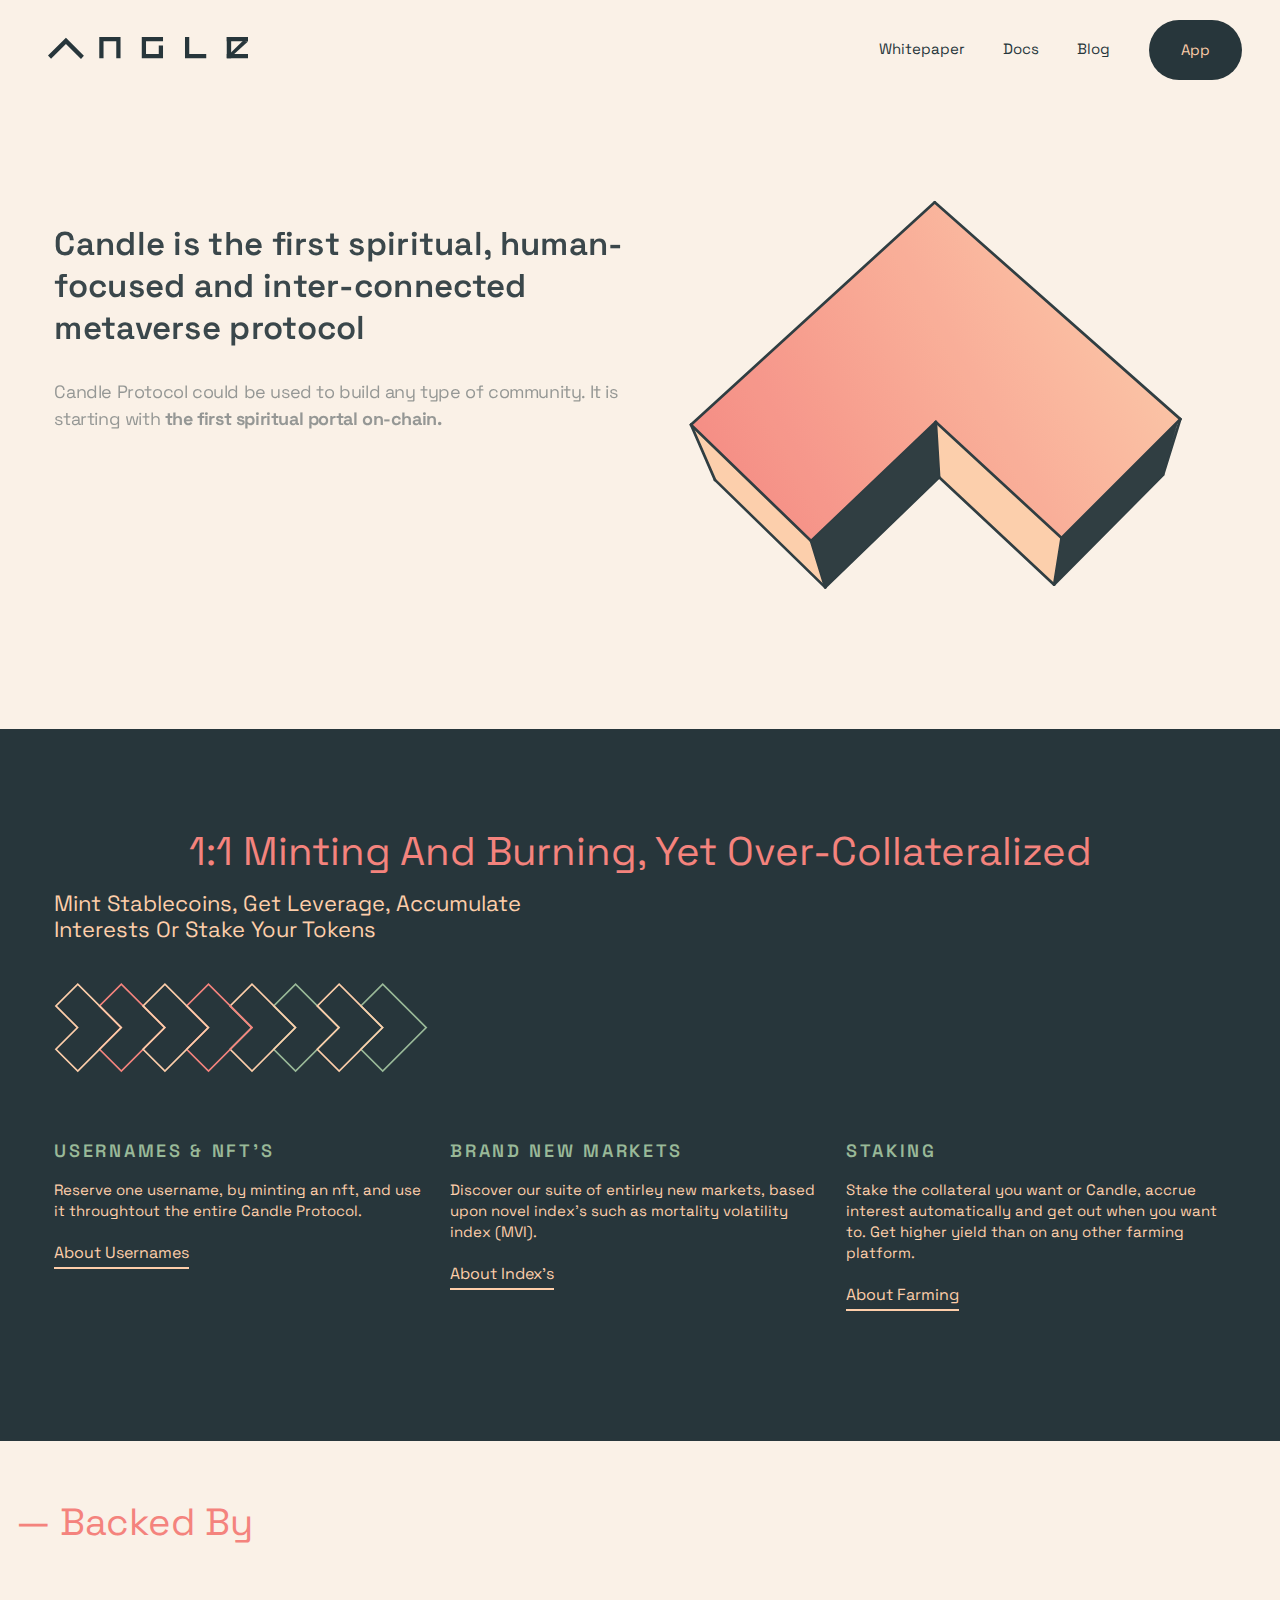
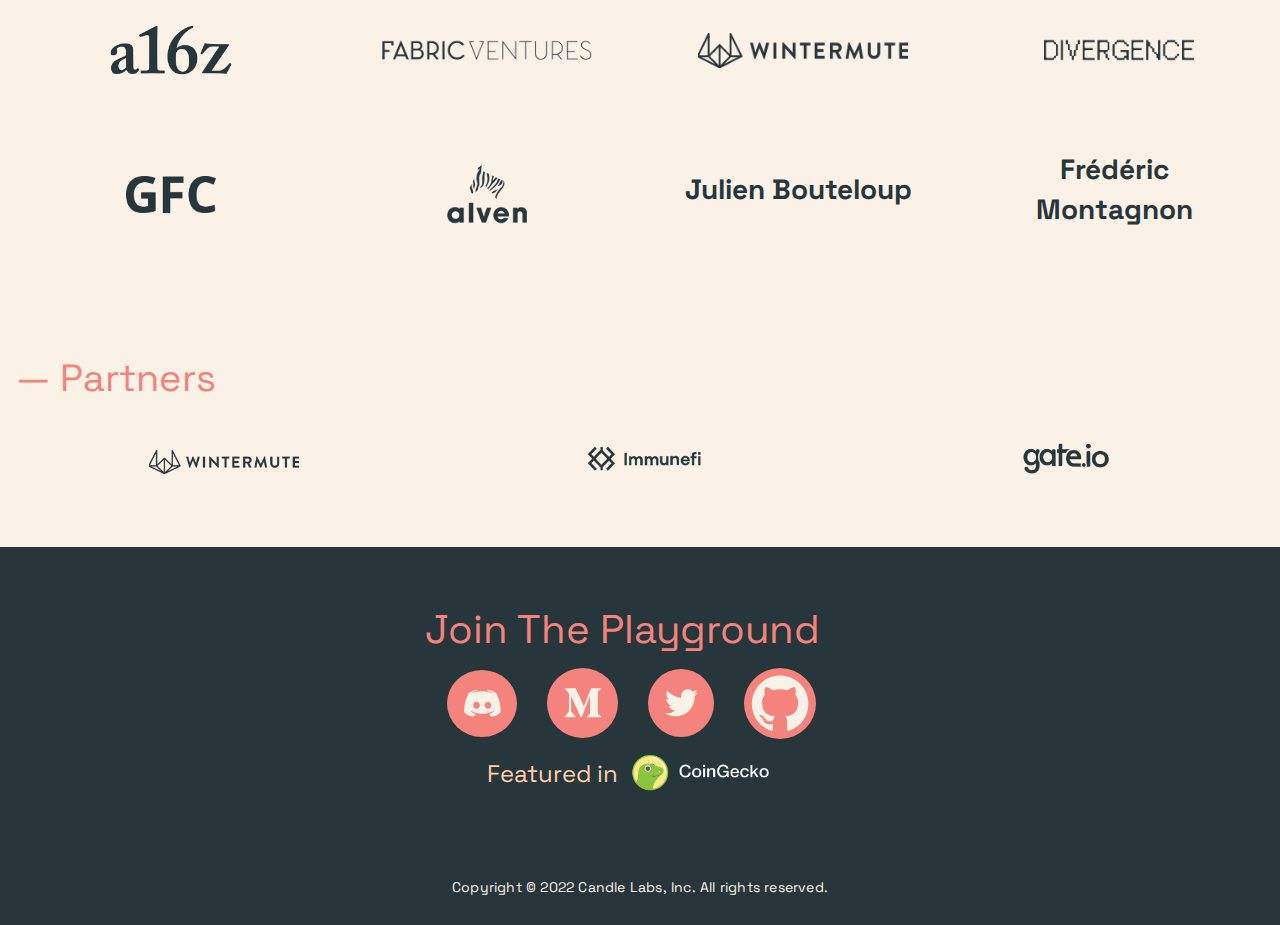
==== commit 64cc32fe: "Update index.html" ====
--- a/www.angle.money/index.html
+++ b/www.angle.money/index.html
@@ -39,10 +39,28 @@
 <clipPath id="clip0">
 <rect width="200" height="30" fill="white"/>
 </clipPath>
+
+
 </defs>
-</svg></div></a></div><div class="mobile-button w-nav-button"><div class="icon w-icon-nav-menu"></div></div></div><nav role="navigation" class="nav-menu w-nav-menu"><a href="index.html" aria-current="page" class="nav-link w-nav-link w--current">App</a><a href="https://docs.angle.money/whitepaper" target="_blank" class="nav-link w-nav-link">Whitepaper</a><a href="https://docs.angle.money" target="_blank" class="nav-link w-nav-link">Docs</a><a href="https://blog.angle.money" target="_blank" class="nav-link w-nav-link">Blog</a><a href="https://app.angle.money/" target="_blank" class="button-navigation mt-2 w-nav-link">App</a><div class="button-wrap playground centered horizontal menubutton"><a href="https://discord.com/invite/z3kCpTaKMh" target="_blank" class="link-block first-child w-inline-block"><img src="../uploads-ssl.webflow.com/60e3f684421d0900957ae6ba/6141c4c83874c326d974926d_discord.svg" loading="lazy" alt="Angle Protocol Discord Server link" class="image-8"/></a><a href="https://blog.angle.money" target="_blank" class="link-block w-inline-block"><img src="../uploads-ssl.webflow.com/60e3f684421d0900957ae6ba/6141c49a3874c31d9a749238_medium.svg" loading="lazy" alt="Angle Medium Blog link
-" class="image-11"/></a><a href="https://twitter.com/AngleProtocol" target="_blank" class="link-block w-inline-block"><img src="../uploads-ssl.webflow.com/60e3f684421d0900957ae6ba/6141c49ae60aa364b25dbf61_twitter.svg" loading="lazy" alt="Angle Twitter Link" class="image-10"/></a><a href="https://github.com/AngleProtocol" target="_blank" class="link-block github last-child w-inline-block"><img src="../uploads-ssl.webflow.com/60e3f684421d0900957ae6ba/6141c49a4c741830a2ef9b62_github_logo.svg" loading="lazy" alt="Angle Repository
-" class="image-9"/></a></div></nav></div></div><div class="header"><div class="container"><div class="w-layout-grid hero-grid"><div id="w-node-_2e3316db-cefd-234c-665d-4109540e0d42-ff7ae6be" class="hero-block"><h1 class="heading"><strong data-w-id="49341418-ab2d-3c2f-fae9-a14dba0515b2" style="opacity:0" class="bold-text">Angle is the first decentralized, capital efficient and over-collateralized stablecoin protocol</strong><br/></h1><p data-w-id="2e3316db-cefd-234c-665d-4109540e0d48" style="opacity:0" class="paragraph-large">Angle Protocol could be used to issue any type of stablecoins. It is starting with <strong>the first liquid Euro stablecoin on-chain.</strong><br/></p><a data-w-id="a3d1c6f5-d1e4-67a4-e57e-4eb6cc7f3124" style="opacity:0" href="https://discord.gg/z3kCpTaKMh" class="button mt-2 w-button">Join The Community</a><a data-w-id="7714aa1b-9472-0fd0-4b97-acdff02890be" style="opacity:0" href="https://app.angle.money/" target="_blank" class="button mt-2 w-button">Get agEUR</a></div><img src="../uploads-ssl.webflow.com/60e3f684421d0900957ae6ba/61406ede7790f844742f8569_angle-icon-hp%201.svg" loading="lazy" width="575" style="opacity:0" id="w-node-a0c30afb-bed7-268b-de76-1f6a2603e500-ff7ae6be" data-w-id="a0c30afb-bed7-268b-de76-1f6a2603e500" alt="Angle company logo" class="hidden-mobile"/></div></div></div><div class="logo-section"><div class="container"><div class="w-layout-grid logo-grid"><div class="logo-block"></div><div class="logo-block"></div><div class="logo-block"><img src="../uploads-ssl.webflow.com/60e3f684421d0900957ae6ba/60e3fb152239cd0c357e8c8a_60b36ea5ca8f27bf516a2c9f_twitter.svg" alt="Twitter Account"/></div><div class="logo-block"></div><div id="w-node-_05bb0cd1-74b0-f15e-6a60-00ade3d66395-ff7ae6be" class="logo-block"></div></div></div></div><div class="content-section left"><div class="container"><div class="w-layout-grid content-grid"><div class="content-image"></div><div class="content"><h1>Subscription index</h1><p>Lorem ipsum dolor sit amet, consectetur adipiscing elit. Mauris at dui elementum, placerat nulla et, efficitur magna. Class aptent taciti sociosqu ad litora torquent per conubia nostra, per inceptos himenaeos.</p><a href="#" class="link">Learn more</a></div></div><div class="w-layout-grid content-grid"><div class="content"><h1>In-depth metrics</h1><p>Lorem ipsum dolor sit amet, consectetur adipiscing elit. Mauris at dui elementum, placerat nulla et, efficitur magna.<br/><br/>Donec ut elementum nulla, eu bibendum sapien. Integer vitae velit egestas felis eleifend dapibus accumsan sed tellus.</p><a href="#" class="link">Learn more</a></div><div id="w-node-_23f2461d-aebe-cba0-7777-7526b173a315-ff7ae6be" class="content-image"></div></div></div></div><div class="content-section"><div class="container"><h2 class="heading-5">1:1 minting and burning, yet over-collateralized</h2><p class="paragraph-3 centered h2">Mint Stablecoins, Get leverage, Accumulate Interests or stake your Tokens</p><div class="html-embed-2 w-embed"><svg width="374" height="91" viewBox="0 0 374 91" fill="none" xmlns="http://www.w3.org/2000/svg">
+</svg></div></a></div><div class="mobile-button w-nav-button"><div class="icon w-icon-nav-menu"></div></div></div><nav role="navigation" class="nav-menu w-nav-menu"><a href="index.html" aria-current="page" class="nav-link w-nav-link w--current">App</a><a href="https://docs.candlelabs.org/whitepaper" target="_blank" class="nav-link w-nav-link">Whitepaper</a>
+  <a href="https://docs.candlelabs.org" target="_blank" class="nav-link w-nav-link">Docs</a><a href="https://reddit.com/r/cndl" target="_blank" class="nav-link w-nav-link">Blog</a><a href="https://app.angle.money/" target="_blank" class="button-navigation mt-2 w-nav-link">App</a><div class="button-wrap playground centered horizontal menubutton"><a href="https://discord.com/invite/z3kCpTaKMh" target="_blank" class="link-block first-child w-inline-block">
+    <img src="../uploads-ssl.webflow.com/60e3f684421d0900957ae6ba/6141c4c83874c326d974926d_discord.svg" loading="lazy" alt="Angle Protocol Discord Server link" class="image-8"/>
+  </a>
+  <a href="https://reddit.com/r/cndl" target="_blank" class="link-block w-inline-block"><img src="../uploads-ssl.webflow.com/60e3f684421d0900957ae6ba/6141c49a3874c31d9a749238_medium.svg" loading="lazy" alt="Angle Medium Blog link" class="image-11"/></a>
+  <a href="https://twitter.com/candle_labs" target="_blank" class="link-block w-inline-block"><img src="../uploads-ssl.webflow.com/60e3f684421d0900957ae6ba/6141c49ae60aa364b25dbf61_twitter.svg" loading="lazy" alt="Angle Twitter Link" class="image-10"/></a><a href="https://github.com/AngleProtocol" target="_blank" class="link-block github last-child w-inline-block">
+    <img src="../uploads-ssl.webflow.com/60e3f684421d0900957ae6ba/6141c49a4c741830a2ef9b62_github_logo.svg" loading="lazy" alt="Candle Repository" class="image-9"/></a></div></nav></div></div><div class="header"><div class="container">
+      <div class="w-layout-grid hero-grid">
+  <div id="w-node-_2e3316db-cefd-234c-665d-4109540e0d42-ff7ae6be" class="hero-block">
+  <h1 class="heading"><strong data-w-id="49341418-ab2d-3c2f-fae9-a14dba0515b2" style="opacity:100" class="bold-text">Candle is the first spiritual, human-focused and inter-connected metaverse protocol</strong><br/>
+</h1><p data-w-id="2e3316db-cefd-234c-665d-4109540e0d48" style="opacity:100" class="paragraph-large">Candle Protocol could be used to build any type of community. It is starting with <strong>the first spiritual portal on-chain.</strong><br/></p><a data-w-id="a3d1c6f5-d1e4-67a4-e57e-4eb6cc7f3124" style="opacity:100" href="https://discord.gg/candle" class="button mt-2 w-button">Join The Community</a>
+<a data-w-id="7714aa1b-9472-0fd0-4b97-acdff02890be" style="opacity:100" href="https://app.dodoex.io/?network=mainnet&from=USDC&to=CNDL" target="_blank" class="button mt-2 w-button">Get CNDL</a>
+</div><img src="../uploads-ssl.webflow.com/60e3f684421d0900957ae6ba/61406ede7790f844742f8569_angle-icon-hp%201.svg" loading="lazy" width="575" style="opacity:100" id="w-node-a0c30afb-bed7-268b-de76-1f6a2603e500-ff7ae6be" data-w-id="a0c30afb-bed7-268b-de76-1f6a2603e500" alt="Angle company logo" class="hidden-mobile"/></div></div></div>
+<div class="logo-section"><div class="container"><div class="w-layout-grid logo-grid"><div class="logo-block"></div><div class="logo-block"></div><div class="logo-block">
+  <img src="../uploads-ssl.webflow.com/60e3f684421d0900957ae6ba/60e3fb152239cd0c357e8c8a_60b36ea5ca8f27bf516a2c9f_twitter.svg" alt="Twitter Account"/></div>
+  <div class="logo-block">
+  </div>
+  <div id="w-node-_05bb0cd1-74b0-f15e-6a60-00ade3d66395-ff7ae6be" class="logo-block"></div></div></div></div><div class="content-section left"><div class="container"><div class="w-layout-grid content-grid"><div class="content-image"></div><div class="content"><h1>Subscription index</h1><p>Lorem ipsum dolor sit amet, consectetur adipiscing elit. Mauris at dui elementum, placerat nulla et, efficitur magna. Class aptent taciti sociosqu ad litora torquent per conubia nostra, per inceptos himenaeos.</p>
+    <a href="#" class="link">Learn more</a></div></div><div class="w-layout-grid content-grid"><div class="content"><h1>In-depth metrics</h1><p>Lorem ipsum dolor sit amet, consectetur adipiscing elit. Mauris at dui elementum, placerat nulla et, efficitur magna.<br/><br/>Donec ut elementum nulla, eu bibendum sapien. Integer vitae velit egestas felis eleifend dapibus accumsan sed tellus.</p><a href="#" class="link">Learn more</a></div><div id="w-node-_23f2461d-aebe-cba0-7777-7526b173a315-ff7ae6be" class="content-image"></div></div></div></div><div class="content-section"><div class="container"><h2 class="heading-5">1:1 minting and burning, yet over-collateralized</h2><p class="paragraph-3 centered h2">Mint Stablecoins, Get leverage, Accumulate Interests or stake your Tokens</p><div class="html-embed-2 w-embed"><svg width="374" height="91" viewBox="0 0 374 91" fill="none" xmlns="http://www.w3.org/2000/svg">
 <path d="M110.848 45.5933L67.3373 2.08301L45.4783 23.9421L67.1296 45.5934L45.4835 67.2395L67.3425 89.0986L110.848 45.5933Z" stroke="#F4837D" stroke-width="1.69"/>
 <path d="M67.282 45.5929L23.7717 2.08252L1.9126 23.9416L23.5639 45.5929L1.91778 67.239L23.7768 89.0981L67.282 45.5929Z" stroke="#FDCEAA" stroke-width="1.69"/>
 <path d="M285.074 45.5936L241.563 2.08325L219.704 23.9423L241.355 45.5936L219.709 67.2398L241.568 89.0988L285.074 45.5936Z" stroke="#99B998" stroke-width="1.69"/>
@@ -51,10 +69,42 @@
 <path d="M154.44 45.5931L110.929 2.08276L89.0703 23.9418L110.722 45.5931L89.0755 67.2393L110.935 89.0983L154.44 45.5931Z" stroke="#FDCEAA" stroke-width="1.69"/>
 <path d="M372.226 45.5938L328.716 2.0835L306.857 23.9426L328.508 45.5939L306.862 67.24L328.721 89.0991L372.226 45.5938Z" stroke="#99B998" stroke-width="1.69"/>
 <path d="M328.666 45.5929L285.155 2.08252L263.296 23.9416L284.948 45.5929L263.302 67.239L285.161 89.0981L328.666 45.5929Z" stroke="#FDCEAA" stroke-width="1.69"/>
-</svg></div><div class="w-layout-grid feature-grid"><div id="w-node-_59cc3c5f-5f8c-38cc-3669-18aad77a94e7-ff7ae6be" class="feature-card"><h3 class="heading3">Minting &amp; Burning</h3><p class="paragraph">Swap collateral for stablecoins at oracle value with no slippage and low transaction fees. Redeem collateral anytime.</p><a href="https://docs.angle.money/concepts/stable-seekers" target="_blank" class="cta w-button">About Stablecoins</a></div><div id="w-node-ef781229-1ad1-0838-0280-94930bfabf1c-ff7ae6be" class="feature-card"><h3 class="heading3">Perpetual Futures</h3><p class="paragraph">Leverage yourself at no-cost with a multiplier of your choice in just one transaction. No funding rate, cash out anytime.</p><a href="https://docs.angle.money/concepts/hedging-agents" target="_blank" class="cta w-button">About Direct Leverage</a></div><div class="feature-card"><h3 class="heading3">Staking</h3><p class="paragraph">Bring the collateral you want, accrue interest automatically and get out when you want to. Get higher yield than on any other farming platform.</p><a href="https://docs.angle.money/concepts/standard-liquidity-providers" target="_blank" class="cta w-button">About Farming</a></div></div></div></div><div class="investors"><div class="container w-container"><h2 class="heading-5 heading-investors">— Backed by</h2><div class="w-layout-grid grid"><div id="w-node-_1b70a4c5-f20a-3465-73ca-4e7893a9c018-ff7ae6be" class="investor"><a href="https://a16z.com/crypto/" target="_blank" class="dim w-inline-block"><img src="../uploads-ssl.webflow.com/60e3f684421d0900957ae6ba/616718c1acc1515fed3514e7_a16z.png" loading="lazy" alt="Investor - a16z (Andreessen Horowitz)" class="investor-image"/></a></div><div id="w-node-_786bbe51-8efb-3058-bc9a-aff5af42035e-ff7ae6be" class="investor"><a href="https://www.fabric.vc/" target="_blank" class="dim w-inline-block"><img src="../uploads-ssl.webflow.com/60e3f684421d0900957ae6ba/616718c1552b703e5b9b3a41_Fabric.png" loading="lazy" sizes="(max-width: 479px) 70vw, (max-width: 991px) 198px, 220px" srcset="../uploads-ssl.webflow.com/60e3f684421d0900957ae6ba/616718c1552b703e5b9b3a41_Fabric-p-500.png 500w, ../uploads-ssl.webflow.com/60e3f684421d0900957ae6ba/616718c1552b703e5b9b3a41_Fabric-p-800.png 800w, ../uploads-ssl.webflow.com/60e3f684421d0900957ae6ba/616718c1552b703e5b9b3a41_Fabric.png 1200w" alt="Investor Fabric Ventures" class="investor-image fabric"/></a></div><div id="w-node-d539f87f-f357-7b3b-2ef5-b58edb82bbf5-ff7ae6be" class="investor"><a href="https://www.wintermute.com/" target="_blank" class="dim w-inline-block"><img src="../uploads-ssl.webflow.com/60e3f684421d0900957ae6ba/61671965af172b45a06d04ed_Wintermute.png" loading="lazy" sizes="(max-width: 479px) 70vw, (max-width: 991px) 198px, 220px" srcset="../uploads-ssl.webflow.com/60e3f684421d0900957ae6ba/61671965af172b45a06d04ed_Wintermute-p-500.png 500w, ../uploads-ssl.webflow.com/60e3f684421d0900957ae6ba/61671965af172b45a06d04ed_Wintermute-p-800.png 800w, ../uploads-ssl.webflow.com/60e3f684421d0900957ae6ba/61671965af172b45a06d04ed_Wintermute-p-1080.png 1080w, ../uploads-ssl.webflow.com/60e3f684421d0900957ae6ba/61671965af172b45a06d04ed_Wintermute-p-3200.png 3200w, ../uploads-ssl.webflow.com/60e3f684421d0900957ae6ba/61671965af172b45a06d04ed_Wintermute.png 16384w" alt="Investor Wintermute" class="investor-image fabric"/></a></div><div id="w-node-_1b70a4c5-f20a-3465-73ca-4e7893a9c026-ff7ae6be" class="investor"><a href="https://www.div.vc/" target="_blank" class="dim w-inline-block"><img src="../uploads-ssl.webflow.com/60e3f684421d0900957ae6ba/616718c19d8fce11ccbffdd7_Divergence.png" loading="lazy" sizes="(max-width: 991px) 144px, 160px" srcset="../uploads-ssl.webflow.com/60e3f684421d0900957ae6ba/616718c19d8fce11ccbffdd7_Divergence-p-500.png 500w, ../uploads-ssl.webflow.com/60e3f684421d0900957ae6ba/616718c19d8fce11ccbffdd7_Divergence.png 1330w" alt="Investor Divergence" class="investor-image"/></a></div><div id="w-node-_659c20e0-2938-e401-83e3-09eab33905a3-ff7ae6be" class="investor"><a href="https://www.globalfounderscapital.com/" target="_blank" class="dim w-inline-block"><img src="../uploads-ssl.webflow.com/60e3f684421d0900957ae6ba/616718c23fc3ef49c6874ae7_GFC.png" loading="lazy" alt="Investor Global Founders Capital (GFC)" class="investor-image alven"/></a></div><div id="w-node-bd750032-5424-76e8-a503-98fc867b37b4-ff7ae6be" class="investor"><a href="https://alven.co/" target="_blank" class="dim w-inline-block"><img src="../uploads-ssl.webflow.com/60e3f684421d0900957ae6ba/616718c28d29bc35e6735d4e_Alven.png" loading="lazy" sizes="(max-width: 479px) 36px, (max-width: 991px) 90px, 100px" srcset="../uploads-ssl.webflow.com/60e3f684421d0900957ae6ba/616718c28d29bc35e6735d4e_Alven-p-500.png 500w, ../uploads-ssl.webflow.com/60e3f684421d0900957ae6ba/616718c28d29bc35e6735d4e_Alven.png 1034w" alt="Investor Alven" class="investor-image alven"/></a></div><div id="w-node-_52344bb0-9d8d-0787-273a-6e9726940b06-ff7ae6be" class="investor"><div class="dim"><a href="https://twitter.com/bneiluj" target="_blank" class="link-2 twitter-link">Julien Bouteloup</a></div></div><div id="w-node-f1ea0bd0-6238-7a7e-cdcd-528fb8693aa4-ff7ae6be" class="investor"><div class="dim"><a href="https://twitter.com/fred_montagnon" target="_blank" class="link-2 twitter-link">Frédéric Montagnon</a></div></div></div></div></div><div class="investors"><div class="container w-container"><h2 class="heading-5 heading-investors">— Partners</h2><div class="w-layout-grid grid partners-grid"><div id="w-node-_3a541215-f42e-e132-56e7-eb7528b9ea08-ff7ae6be" class="investor partner"><a href="https://www.wintermute.com/" target="_blank" class="dim w-inline-block"><img src="../uploads-ssl.webflow.com/60e3f684421d0900957ae6ba/61671965af172b45a06d04ed_Wintermute.png" loading="lazy" sizes="(max-width: 991px) 144px, 160px" srcset="../uploads-ssl.webflow.com/60e3f684421d0900957ae6ba/61671965af172b45a06d04ed_Wintermute-p-500.png 500w, ../uploads-ssl.webflow.com/60e3f684421d0900957ae6ba/61671965af172b45a06d04ed_Wintermute-p-800.png 800w, ../uploads-ssl.webflow.com/60e3f684421d0900957ae6ba/61671965af172b45a06d04ed_Wintermute-p-1080.png 1080w, ../uploads-ssl.webflow.com/60e3f684421d0900957ae6ba/61671965af172b45a06d04ed_Wintermute-p-3200.png 3200w, ../uploads-ssl.webflow.com/60e3f684421d0900957ae6ba/61671965af172b45a06d04ed_Wintermute.png 16384w" alt="Investor Wintermute" class="investor-image partner"/></a></div><div id="w-node-_3a541215-f42e-e132-56e7-eb7528b9ea0e-ff7ae6be" class="investor"><a href="https://immunefi.com/bounty/angleprotocol" target="_blank" class="dim w-inline-block"><img src="../uploads-ssl.webflow.com/60e3f684421d0900957ae6ba/6183fdcc161a07aa780254bc_Immunefi.png" loading="lazy" sizes="(max-width: 991px) 144px, 160px" srcset="../uploads-ssl.webflow.com/60e3f684421d0900957ae6ba/6183fdcc161a07aa780254bc_Immunefi-p-500.png 500w, ../uploads-ssl.webflow.com/60e3f684421d0900957ae6ba/6183fdcc161a07aa780254bc_Immunefi-p-800.png 800w, ../uploads-ssl.webflow.com/60e3f684421d0900957ae6ba/6183fdcc161a07aa780254bc_Immunefi-p-1080.png 1080w, ../uploads-ssl.webflow.com/60e3f684421d0900957ae6ba/6183fdcc161a07aa780254bc_Immunefi-p-1600.png 1600w, ../uploads-ssl.webflow.com/60e3f684421d0900957ae6ba/6183fdcc161a07aa780254bc_Immunefi-p-2000.png 2000w, ../uploads-ssl.webflow.com/60e3f684421d0900957ae6ba/6183fdcc161a07aa780254bc_Immunefi.png 5176w" alt="Immunefie
-" class="investor-image partner"/></a></div><div id="w-node-_3a541215-f42e-e132-56e7-eb7528b9ea18-ff7ae6be" class="investor"><a href="https://www.gate.io/trade/ANGLE_USDT" target="_blank" class="dim w-inline-block"><img src="../uploads-ssl.webflow.com/60e3f684421d0900957ae6ba/6183fdccf873b9378a4c82e9_gate.io.png" loading="lazy" sizes="(max-width: 991px) 144px, 160px" srcset="../uploads-ssl.webflow.com/60e3f684421d0900957ae6ba/6183fdccf873b9378a4c82e9_gate.io-p-500.png 500w, ../uploads-ssl.webflow.com/60e3f684421d0900957ae6ba/6183fdccf873b9378a4c82e9_gate.io-p-800.png 800w, ../uploads-ssl.webflow.com/60e3f684421d0900957ae6ba/6183fdccf873b9378a4c82e9_gate.io-p-1080.png 1080w, ../uploads-ssl.webflow.com/60e3f684421d0900957ae6ba/6183fdccf873b9378a4c82e9_gate.io-p-1600.png 1600w, ../uploads-ssl.webflow.com/60e3f684421d0900957ae6ba/6183fdccf873b9378a4c82e9_gate.io-p-2000.png 2000w, ../uploads-ssl.webflow.com/60e3f684421d0900957ae6ba/6183fdccf873b9378a4c82e9_gate.io-p-2600.png 2600w, ../uploads-ssl.webflow.com/60e3f684421d0900957ae6ba/6183fdccf873b9378a4c82e9_gate.io-p-3200.png 3200w, ../uploads-ssl.webflow.com/60e3f684421d0900957ae6ba/6183fdccf873b9378a4c82e9_gate.io.png 7200w" alt="gate.io icon" class="investor-image partner"/></a></div></div></div></div><div class="content-section playground"><div class="container flex"><h3 class="heading-5">Join the Playground<a href="https://app.angle.money" class="link-3"></a><a href="https://app.angle.money" class="link-2"></a></h3></div><div class="container flex"><div class="button-wrap playground centered horizontal"><a href="https://discord.com/invite/z3kCpTaKMh" target="_blank" class="link-block first-child w-inline-block"><img src="../uploads-ssl.webflow.com/60e3f684421d0900957ae6ba/6141c4c83874c326d974926d_discord.svg" loading="lazy" alt="Angle Protocol Discord Server link" class="image-13"/></a><a href="https://blog.angle.money" target="_blank" class="link-block w-inline-block"><img src="../uploads-ssl.webflow.com/60e3f684421d0900957ae6ba/6141c49a3874c31d9a749238_medium.svg" loading="lazy" alt="Angle Medium Blog link
-" class="image-14"/></a><a href="https://twitter.com/AngleProtocol" target="_blank" class="link-block w-inline-block"><img src="../uploads-ssl.webflow.com/60e3f684421d0900957ae6ba/6141c49ae60aa364b25dbf61_twitter.svg" loading="lazy" alt="Angle Twitter Link" class="image-15"/></a><a href="https://github.com/AngleProtocol" target="_blank" class="link-block github w-inline-block"><img src="../uploads-ssl.webflow.com/60e3f684421d0900957ae6ba/6141c49a4c741830a2ef9b62_github_logo.svg" loading="lazy" alt="Angle Repository
-" class="image-16"/></a></div></div><div class="container flex"><h3 class="heading-6">Featured in </h3><a href="https://www.coingecko.com/en/coins/ageur" target="_blank" class="dim w-inline-block"><img src="../uploads-ssl.webflow.com/60e3f684421d0900957ae6ba/61efdd9250656a502699b645_CoinGecko-WhiteText.png" loading="lazy" sizes="(max-width: 991px) 144px, 160px" srcset="../uploads-ssl.webflow.com/60e3f684421d0900957ae6ba/61efdd9250656a502699b645_CoinGecko-WhiteText-p-500.png 500w, ../uploads-ssl.webflow.com/60e3f684421d0900957ae6ba/61efdd9250656a502699b645_CoinGecko-WhiteText-p-800.png 800w, ../uploads-ssl.webflow.com/60e3f684421d0900957ae6ba/61efdd9250656a502699b645_CoinGecko-WhiteText-p-1080.png 1080w, ../uploads-ssl.webflow.com/60e3f684421d0900957ae6ba/61efdd9250656a502699b645_CoinGecko-WhiteText-p-1600.png 1600w, ../uploads-ssl.webflow.com/60e3f684421d0900957ae6ba/61efdd9250656a502699b645_CoinGecko-WhiteText.png 9600w" alt="" class="investor-image"/></a></div></div><div class="footer-03"><div class="container"><p class="paragraph-3 copyright">Copyright © 2021 Angle Labs. All rights reserved.</p></div></div><script src="../d3e54v103j8qbb.cloudfront.net/js/jquery-3.5.1.min.dc5e7f18c8%EF%B9%96site=60e3f684421d0900957ae6ba.js" type="text/javascript" integrity="sha256-9/aliU8dGd2tb6OSsuzixeV4y/faTqgFtohetphbbj0=" crossorigin="anonymous"></script><script src="../uploads-ssl.webflow.com/60e3f684421d0900957ae6ba/js/webflow.7a0222707.js" type="text/javascript"></script><!--[if lte IE 9]><script src="//cdnjs.cloudflare.com/ajax/libs/placeholders/3.0.2/placeholders.min.js"></script><![endif]--><style>.w-nav[data-animation=over-right] .w-nav-overlay, .w-nav[data-animation=over-right] [data-nav-menu-open], .w-nav-overlay [data-nav-menu-open] {
+</svg></div><div class="w-layout-grid feature-grid"><div id="w-node-_59cc3c5f-5f8c-38cc-3669-18aad77a94e7-ff7ae6be" class="feature-card"><h3 class="heading3">Usernames &amp; Nft's</h3><p class="paragraph">Reserve one username, by minting an nft, and use it throughtout the entire Candle Protocol.</p><a href="https://docs.candlelabs.org/usernames" target="_blank" class="cta w-button">About Usernames</a></div><div id="w-node-ef781229-1ad1-0838-0280-94930bfabf1c-ff7ae6be" class="feature-card">
+  <h3 class="heading3">Brand New Markets</h3><p class="paragraph">Discover our suite of entirley new markets, based upon novel index's such as mortality volatility index (MVI).</p><a href="https://docs.candlelabs.org/index/" target="_blank" class="cta w-button">About Index's</a></div><div class="feature-card"><h3 class="heading3">Staking</h3>
+    <p class="paragraph">Stake the collateral you want or Candle, accrue interest automatically and get out when you want to. Get higher yield than on any other farming platform.</p>
+    <a href="https://docs.candlelabs.org/liquidtyproviders" target="_blank" class="cta w-button">About Farming</a></div></div></div></div>
+    <div class="investors"><div class="container w-container"><h2 class="heading-5 heading-investors">— Backed by</h2><div class="w-layout-grid grid"><div id="w-node-_1b70a4c5-f20a-3465-73ca-4e7893a9c018-ff7ae6be" class="investor"><a href="https://a16z.com/crypto/" target="_blank" class="dim w-inline-block"><img src="../uploads-ssl.webflow.com/60e3f684421d0900957ae6ba/616718c1acc1515fed3514e7_a16z.png" loading="lazy" alt="Investor - a16z (Andreessen Horowitz)" class="investor-image"/></a></div>
+    <div id="w-node-_786bbe51-8efb-3058-bc9a-aff5af42035e-ff7ae6be" class="investor"><a href="https://www.fabric.vc/" target="_blank" class="dim w-inline-block"><img src="../uploads-ssl.webflow.com/60e3f684421d0900957ae6ba/616718c1552b703e5b9b3a41_Fabric.png" loading="lazy" sizes="(max-width: 479px) 70vw, (max-width: 991px) 198px, 220px" srcset="../uploads-ssl.webflow.com/60e3f684421d0900957ae6ba/616718c1552b703e5b9b3a41_Fabric-p-500.png 500w, ../uploads-ssl.webflow.com/60e3f684421d0900957ae6ba/616718c1552b703e5b9b3a41_Fabric-p-800.png 800w, ../uploads-ssl.webflow.com/60e3f684421d0900957ae6ba/616718c1552b703e5b9b3a41_Fabric.png 1200w" alt="Investor Fabric Ventures" class="investor-image fabric"/></a></div>
+    <div id="w-node-d539f87f-f357-7b3b-2ef5-b58edb82bbf5-ff7ae6be" class="investor">
+      <a href="https://www.wintermute.com/" target="_blank" class="dim w-inline-block">
+        <img src="../uploads-ssl.webflow.com/60e3f684421d0900957ae6ba/61671965af172b45a06d04ed_Wintermute.png" loading="lazy" sizes="(max-width: 479px) 70vw, (max-width: 991px) 198px, 220px" srcset="../uploads-ssl.webflow.com/60e3f684421d0900957ae6ba/61671965af172b45a06d04ed_Wintermute-p-500.png 500w, ../uploads-ssl.webflow.com/60e3f684421d0900957ae6ba/61671965af172b45a06d04ed_Wintermute-p-800.png 800w, ../uploads-ssl.webflow.com/60e3f684421d0900957ae6ba/61671965af172b45a06d04ed_Wintermute-p-1080.png 1080w, ../uploads-ssl.webflow.com/60e3f684421d0900957ae6ba/61671965af172b45a06d04ed_Wintermute-p-3200.png 3200w, ../uploads-ssl.webflow.com/60e3f684421d0900957ae6ba/61671965af172b45a06d04ed_Wintermute.png 16384w" alt="Investor Wintermute" class="investor-image fabric"/></a></div><div id="w-node-_1b70a4c5-f20a-3465-73ca-4e7893a9c026-ff7ae6be" class="investor">
+          <a href="https://www.div.vc/" target="_blank" class="dim w-inline-block"><img src="../uploads-ssl.webflow.com/60e3f684421d0900957ae6ba/616718c19d8fce11ccbffdd7_Divergence.png" loading="lazy" sizes="(max-width: 991px) 144px, 160px" srcset="../uploads-ssl.webflow.com/60e3f684421d0900957ae6ba/616718c19d8fce11ccbffdd7_Divergence-p-500.png 500w, ../uploads-ssl.webflow.com/60e3f684421d0900957ae6ba/616718c19d8fce11ccbffdd7_Divergence.png 1330w" alt="Investor Divergence" class="investor-image"/></a></div>
+          <div id="w-node-_659c20e0-2938-e401-83e3-09eab33905a3-ff7ae6be" class="investor">
+            <a href="https://www.globalfounderscapital.com/" target="_blank" class="dim w-inline-block">
+              <img src="../uploads-ssl.webflow.com/60e3f684421d0900957ae6ba/616718c23fc3ef49c6874ae7_GFC.png" loading="lazy" alt="Investor Global Founders Capital (GFC)" class="investor-image alven"/></a></div><div id="w-node-bd750032-5424-76e8-a503-98fc867b37b4-ff7ae6be" class="investor"><a href="https://alven.co/" target="_blank" class="dim w-inline-block"><img src="../uploads-ssl.webflow.com/60e3f684421d0900957ae6ba/616718c28d29bc35e6735d4e_Alven.png" loading="lazy" sizes="(max-width: 479px) 36px, (max-width: 991px) 90px, 100px" srcset="../uploads-ssl.webflow.com/60e3f684421d0900957ae6ba/616718c28d29bc35e6735d4e_Alven-p-500.png 500w, ../uploads-ssl.webflow.com/60e3f684421d0900957ae6ba/616718c28d29bc35e6735d4e_Alven.png 1034w" alt="Investor Alven" class="investor-image alven"/></a></div>
+              <div id="w-node-_52344bb0-9d8d-0787-273a-6e9726940b06-ff7ae6be" class="investor"><div class="dim"><a href="https://twitter.com/bneiluj" target="_blank" class="link-2 twitter-link">Julien Bouteloup</a></div></div>
+              <div id="w-node-f1ea0bd0-6238-7a7e-cdcd-528fb8693aa4-ff7ae6be" class="investor">
+                <div class="dim">
+                <a href="https://twitter.com/fred_montagnon" target="_blank" class="link-2 twitter-link">Frédéric Montagnon</a></div></div></div></div></div>
+                <div class="investors"><div class="container w-container"><h2 class="heading-5 heading-investors">— Partners</h2>
+                  <div class="w-layout-grid grid partners-grid"><div id="w-node-_3a541215-f42e-e132-56e7-eb7528b9ea08-ff7ae6be" class="investor partner"><a href="https://www.wintermute.com/" target="_blank" class="dim w-inline-block"><img src="../uploads-ssl.webflow.com/60e3f684421d0900957ae6ba/61671965af172b45a06d04ed_Wintermute.png" loading="lazy" sizes="(max-width: 991px) 144px, 160px" srcset="../uploads-ssl.webflow.com/60e3f684421d0900957ae6ba/61671965af172b45a06d04ed_Wintermute-p-500.png 500w, ../uploads-ssl.webflow.com/60e3f684421d0900957ae6ba/61671965af172b45a06d04ed_Wintermute-p-800.png 800w, ../uploads-ssl.webflow.com/60e3f684421d0900957ae6ba/61671965af172b45a06d04ed_Wintermute-p-1080.png 1080w, ../uploads-ssl.webflow.com/60e3f684421d0900957ae6ba/61671965af172b45a06d04ed_Wintermute-p-3200.png 3200w, ../uploads-ssl.webflow.com/60e3f684421d0900957ae6ba/61671965af172b45a06d04ed_Wintermute.png 16384w" alt="Investor Wintermute" class="investor-image partner"/></a></div>
+                  <div id="w-node-_3a541215-f42e-e132-56e7-eb7528b9ea0e-ff7ae6be" class="investor">
+                    <a href="https://immunefi.com/bounty/angleprotocol" target="_blank" class="dim w-inline-block"><img src="../uploads-ssl.webflow.com/60e3f684421d0900957ae6ba/6183fdcc161a07aa780254bc_Immunefi.png" loading="lazy" sizes="(max-width: 991px) 144px, 160px" srcset="../uploads-ssl.webflow.com/60e3f684421d0900957ae6ba/6183fdcc161a07aa780254bc_Immunefi-p-500.png 500w, ../uploads-ssl.webflow.com/60e3f684421d0900957ae6ba/6183fdcc161a07aa780254bc_Immunefi-p-800.png 800w, ../uploads-ssl.webflow.com/60e3f684421d0900957ae6ba/6183fdcc161a07aa780254bc_Immunefi-p-1080.png 1080w, ../uploads-ssl.webflow.com/60e3f684421d0900957ae6ba/6183fdcc161a07aa780254bc_Immunefi-p-1600.png 1600w, ../uploads-ssl.webflow.com/60e3f684421d0900957ae6ba/6183fdcc161a07aa780254bc_Immunefi-p-2000.png 2000w, ../uploads-ssl.webflow.com/60e3f684421d0900957ae6ba/6183fdcc161a07aa780254bc_Immunefi.png 5176w" alt="Immunefie
+" class="investor-image partner"/></a></div>
+<div id="w-node-_3a541215-f42e-e132-56e7-eb7528b9ea18-ff7ae6be" class="investor">
+  <a href="https://www.gate.io/trade/ANGLE_USDT" target="_blank" class="dim w-inline-block">
+    <img src="../uploads-ssl.webflow.com/60e3f684421d0900957ae6ba/6183fdccf873b9378a4c82e9_gate.io.png" loading="lazy" sizes="(max-width: 991px) 144px, 160px" srcset="../uploads-ssl.webflow.com/60e3f684421d0900957ae6ba/6183fdccf873b9378a4c82e9_gate.io-p-500.png 500w, ../uploads-ssl.webflow.com/60e3f684421d0900957ae6ba/6183fdccf873b9378a4c82e9_gate.io-p-800.png 800w, ../uploads-ssl.webflow.com/60e3f684421d0900957ae6ba/6183fdccf873b9378a4c82e9_gate.io-p-1080.png 1080w, ../uploads-ssl.webflow.com/60e3f684421d0900957ae6ba/6183fdccf873b9378a4c82e9_gate.io-p-1600.png 1600w, ../uploads-ssl.webflow.com/60e3f684421d0900957ae6ba/6183fdccf873b9378a4c82e9_gate.io-p-2000.png 2000w, ../uploads-ssl.webflow.com/60e3f684421d0900957ae6ba/6183fdccf873b9378a4c82e9_gate.io-p-2600.png 2600w, ../uploads-ssl.webflow.com/60e3f684421d0900957ae6ba/6183fdccf873b9378a4c82e9_gate.io-p-3200.png 3200w, ../uploads-ssl.webflow.com/60e3f684421d0900957ae6ba/6183fdccf873b9378a4c82e9_gate.io.png 7200w" alt="gate.io icon" class="investor-image partner"/></a></div></div></div></div>
+    <div class="content-section playground"><div class="container flex"><h3 class="heading-5">Join the Playground<a href="https://t.me/candlelabs" class="link-3"></a>
+      <a href="https://app.dodoex.io/?network=mainnet&from=USDC&to=CNDL" class="link-2"></a></h3></div>
+      <div class="container flex"><div class="button-wrap playground centered horizontal">
+        <a href="https://discord.gg/candle" target="_blank" class="link-block first-child w-inline-block">
+          <img src="../uploads-ssl.webflow.com/60e3f684421d0900957ae6ba/6141c4c83874c326d974926d_discord.svg" loading="lazy" alt="Candle Protocol Discord Server link" class="image-13"/></a><a href="https://reddit.com/r/cndl" target="_blank" class="link-block w-inline-block"><img src="../uploads-ssl.webflow.com/60e3f684421d0900957ae6ba/6141c49a3874c31d9a749238_medium.svg" loading="lazy" alt="Angle Medium Blog link" class="image-14"/></a>
+  <a href="https://twitter.com/Candle_labs" target="_blank" class="link-block w-inline-block">
+  <img src="../uploads-ssl.webflow.com/60e3f684421d0900957ae6ba/6141c49ae60aa364b25dbf61_twitter.svg" loading="lazy" alt="Angle Twitter Link" class="image-15"/></a><a href="https://github.com/AngleProtocol" target="_blank" class="link-block github w-inline-block"><img src="../uploads-ssl.webflow.com/60e3f684421d0900957ae6ba/6141c49a4c741830a2ef9b62_github_logo.svg" loading="lazy" alt="Candle Repository" class="image-16"/></a></div></div>
+<div class="container flex"><h3 class="heading-6">Featured in </h3><a href="https://www.coingecko.com/en/coins/candle" target="_blank" class="dim w-inline-block"><img src="../uploads-ssl.webflow.com/60e3f684421d0900957ae6ba/61efdd9250656a502699b645_CoinGecko-WhiteText.png" loading="lazy" sizes="(max-width: 991px) 144px, 160px" srcset="../uploads-ssl.webflow.com/60e3f684421d0900957ae6ba/61efdd9250656a502699b645_CoinGecko-WhiteText-p-500.png 500w, ../uploads-ssl.webflow.com/60e3f684421d0900957ae6ba/61efdd9250656a502699b645_CoinGecko-WhiteText-p-800.png 800w, ../uploads-ssl.webflow.com/60e3f684421d0900957ae6ba/61efdd9250656a502699b645_CoinGecko-WhiteText-p-1080.png 1080w, ../uploads-ssl.webflow.com/60e3f684421d0900957ae6ba/61efdd9250656a502699b645_CoinGecko-WhiteText-p-1600.png 1600w, ../uploads-ssl.webflow.com/60e3f684421d0900957ae6ba/61efdd9250656a502699b645_CoinGecko-WhiteText.png 9600w" alt="" class="investor-image"/></a></div></div>
+<div class="footer-03"><div class="container">
+  <p class="paragraph-3 copyright">Copyright © 2022 Candle Labs, Inc. All rights reserved.</p></div></div>
+<script src="../d3e54v103j8qbb.cloudfront.net/js/jquery-3.5.1.min.dc5e7f18c8%EF%B9%96site=60e3f684421d0900957ae6ba.js" type="text/javascript" integrity="sha256-9/aliU8dGd2tb6OSsuzixeV4y/faTqgFtohetphbbj0=" crossorigin="anonymous"></script><script src="../uploads-ssl.webflow.com/60e3f684421d0900957ae6ba/js/webflow.7a0222707.js" type="text/javascript"></script><!--[if lte IE 9]><script src="//cdnjs.cloudflare.com/ajax/libs/placeholders/3.0.2/placeholders.min.js"></script><![endif]--><style>.w-nav[data-animation=over-right] .w-nav-overlay, .w-nav[data-animation=over-right] [data-nav-menu-open], .w-nav-overlay [data-nav-menu-open] {
     top: 100px!important;
 }
 
